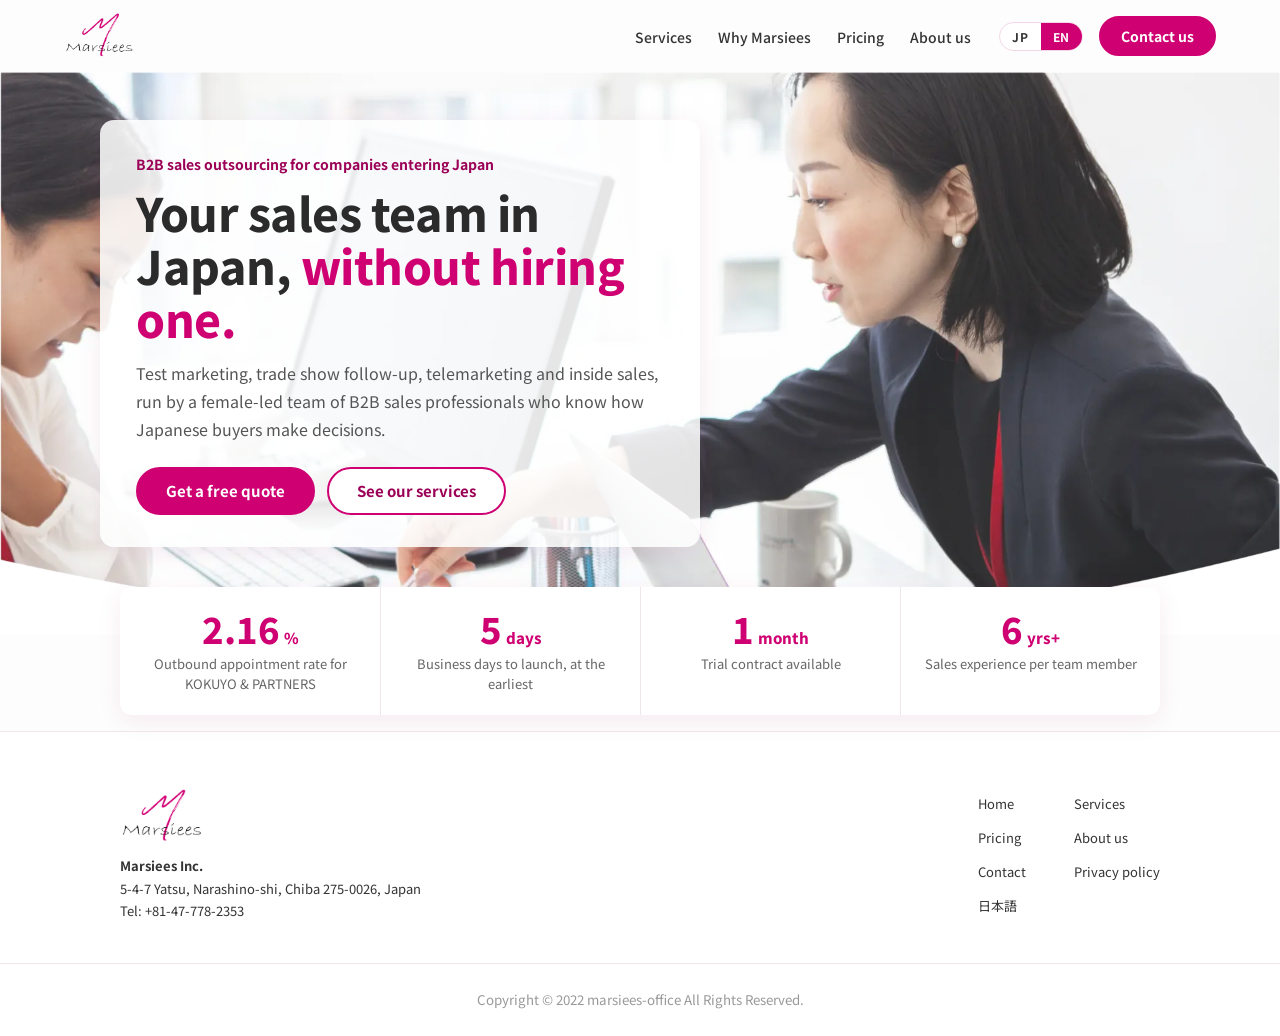
==== en/index.html @ 56592170 "英語トップの骨組みとファーストビューを作成" ====
<!DOCTYPE html>
<html lang="en">
<head>
<meta charset="UTF-8">
<meta name="viewport" content="width=device-width, initial-scale=1">
<title>Sales Outsourcing in Japan for B2B Companies | Marsiees</title>
<link rel="icon" href="../images/favicon-32.png" sizes="32x32">
<link rel="icon" href="../images/icon-192.png" sizes="192x192">
<link rel="apple-touch-icon" href="../images/apple-touch-icon.png">
<link rel="preconnect" href="https://fonts.googleapis.com">
<link rel="preconnect" href="https://fonts.gstatic.com" crossorigin>
<link rel="stylesheet" href="https://fonts.googleapis.com/css2?family=Archivo+Black&family=Noto+Sans+JP:wght@400;500;700;800&display=swap">
<link rel="stylesheet" href="../css/style.css">
</head>
<body>
<a class="skip" href="#main">Skip to content</a>

<header class="header" id="header">
  <div class="header__inner">
    <a class="header__logo" href="./">
      <img src="../images/logo.png" alt="Marsiees" width="120" height="76">
    </a>
    <nav class="gnav" id="gnav" aria-label="Main">
      <ul class="gnav__list">
        <li><a href="services/">Services</a></li>
        <li><a href="#feature">Why Marsiees</a></li>
        <li><a href="pricing/">Pricing</a></li>
        <li><a href="about/">About us</a></li>
      </ul>
      <div class="gnav__sub">
        <div class="lang" aria-label="Language">
          <a class="lang__item" href="../" hreflang="ja" lang="ja">JP</a>
          <span class="lang__item is-current" aria-current="true">EN</span>
        </div>
        <a class="btn btn--primary gnav__cta" href="contact/">Contact us</a>
      </div>
    </nav>
    <button class="menu-btn" id="menuBtn" type="button" aria-label="Open menu" aria-expanded="false" aria-controls="gnav" data-open="Open menu" data-close="Close menu">
      <span></span><span></span><span></span>
    </button>
  </div>
</header>

<main id="main">

  <section class="hero">
    <div class="hero__slides" aria-hidden="true">
      <picture class="hero__slide is-active">
        <source media="(max-width: 768px)" srcset="../images/hero-01-sp.webp">
        <img src="../images/hero-01.webp" alt="" width="1920" height="844" fetchpriority="high">
      </picture>
      <picture class="hero__slide">
        <source media="(max-width: 768px)" srcset="../images/hero-02-sp.webp">
        <img src="../images/hero-02.webp" alt="" width="1920" height="844" loading="lazy">
      </picture>
      <picture class="hero__slide">
        <source media="(max-width: 768px)" srcset="../images/hero-03-sp.webp">
        <img src="../images/hero-03.webp" alt="" width="1920" height="844" loading="lazy">
      </picture>
    </div>
    <div class="hero__body">
      <div class="hero__box">
        <p class="hero__eyebrow">B2B sales outsourcing for companies entering Japan</p>
        <h1 class="hero__title">Your sales team in Japan, <em>without hiring one.</em></h1>
        <p class="hero__copy">Test marketing, trade show follow-up, telemarketing and inside sales, run by a female-led team of B2B sales professionals who know how Japanese buyers make decisions.</p>
        <div class="hero__actions">
          <a class="btn btn--primary" href="contact/">Get a free quote</a>
          <a class="btn btn--ghost" href="services/">See our services</a>
        </div>
      </div>
    </div>
  </section>

  <div class="stats-wrap">
    <div class="inner">
      <ul class="stats">
        <li><strong>2.16<small>%</small></strong><span>Outbound appointment rate for KOKUYO &amp; PARTNERS</span></li>
        <li><strong>5<small>days</small></strong><span>Business days to launch, at the earliest</span></li>
        <li><strong>1<small>month</small></strong><span>Trial contract available</span></li>
        <li><strong>6<small>yrs+</small></strong><span>Sales experience per team member</span></li>
      </ul>
    </div>
  </div>

</main>

<footer class="footer">
  <div class="inner footer__inner">
    <div class="footer__info">
      <img src="../images/logo.png" alt="Marsiees" width="100" height="63" loading="lazy">
      <p class="footer__name">Marsiees Inc.</p>
      <p>5-4-7 Yatsu, Narashino-shi, Chiba 275-0026, Japan<br>Tel: <a href="tel:+81477782353">+81-47-778-2353</a></p>
    </div>
    <ul class="footer__nav">
      <li><a href="./">Home</a></li>
      <li><a href="services/">Services</a></li>
      <li><a href="pricing/">Pricing</a></li>
      <li><a href="about/">About us</a></li>
      <li><a href="contact/">Contact</a></li>
      <li><a href="https://marsiees.com/privacy-policy/">Privacy policy</a></li>
      <li><a href="../" hreflang="ja" lang="ja">日本語</a></li>
    </ul>
  </div>
  <p class="footer__copy"><small>Copyright &copy; 2022 marsiees-office All Rights Reserved.</small></p>
</footer>

<a class="pagetop" href="#main" aria-label="Back to top"></a>

<script src="../js/main.js" defer></script>
</body>
</html>
---- css/style.css ----
:root {
  --main: #cf0072;
  --main-dark: #9b0056;
  --main-thin: rgba(255, 0, 143, .05);
  --text: #333;
  --text-sub: #666;
  --heading: #2b2b2b;
  --bg: #fdfdfd;
  --soft-pink: #fff6fb;
  --white: #fff;
  --line: #efe6ec;
  --pink-line: #f3d7e7;
  --shadow: 0 6px 24px rgba(155, 0, 86, .08);
  --radius: 10px;
  --ff: "Noto Sans JP", -apple-system, BlinkMacSystemFont, "Hiragino Kaku Gothic ProN", "Hiragino Sans", Meiryo, sans-serif;
  --ff-en: "Archivo Black", "Arial Black", Arial, sans-serif;
  --header-h: 72px;
}

*,
*::before,
*::after {
  box-sizing: border-box;
}

html {
  scroll-behavior: smooth;
  scroll-padding-top: var(--header-h);
  -webkit-text-size-adjust: 100%;
}

body {
  margin: 0;
  color: var(--text);
  background: var(--bg);
  font-family: var(--ff);
  font-size: 15px;
  line-height: 1.85;
  letter-spacing: .03em;
  overflow-x: hidden;
}

html[lang="en"] body {
  font-size: 16px;
  line-height: 1.75;
  letter-spacing: 0;
}

img,
video {
  max-width: 100%;
  height: auto;
  display: block;
}

a,
a:visited {
  color: inherit;
}

h1, h2, h3, h4, p, ul, ol, dl, dd, figure, blockquote {
  margin: 0;
}

ul, ol {
  padding: 0;
  list-style: none;
}

button,
input,
select,
textarea {
  font: inherit;
  color: inherit;
}

:focus-visible {
  outline: 3px solid rgba(207, 0, 114, .45);
  outline-offset: 2px;
}

.skip {
  position: absolute;
  top: -100px;
  left: 16px;
  z-index: 200;
  padding: 8px 16px;
  background: var(--main);
  color: var(--white);
}

.skip:focus {
  top: 8px;
}

.inner {
  width: 100%;
  max-width: 1080px;
  margin: 0 auto;
  padding: 0 20px;
}

.inner--narrow {
  max-width: 860px;
}

.section {
  padding: 88px 0;
}

.section--white {
  background: var(--white);
}

.section--pink {
  background: var(--soft-pink);
}

.sec-head {
  max-width: 780px;
  margin: 0 auto 44px;
  text-align: center;
}

.sec-head__en {
  display: block;
  color: var(--main);
  font-family: var(--ff-en);
  font-size: 30px;
  line-height: 1.1;
  letter-spacing: .1em;
  text-transform: uppercase;
}

.sec-head h2 {
  margin-top: 8px;
  color: var(--heading);
  font-size: clamp(20px, 2.6vw, 27px);
  font-weight: 700;
  line-height: 1.5;
}

html[lang="en"] .sec-head h2 {
  font-size: clamp(22px, 2.8vw, 32px);
  font-weight: 800;
  line-height: 1.3;
}

.sec-head h2 span {
  display: inline-block;
}

.sec-head p {
  margin-top: 14px;
  color: var(--text-sub);
}

.sec-head--left {
  margin-left: 0;
  text-align: left;
}

.btn {
  display: inline-flex;
  align-items: center;
  justify-content: center;
  gap: 8px;
  min-height: 48px;
  padding: 10px 28px;
  border: 2px solid var(--main);
  border-radius: 999px;
  font-size: 15px;
  font-weight: 700;
  line-height: 1.3;
  text-decoration: none;
  cursor: pointer;
  transition: background-color .2s, border-color .2s, color .2s, transform .2s;
}

.btn:hover {
  transform: translateY(-1px);
}

.btn--primary {
  background: var(--main);
  color: var(--white);
}

.btn--primary:hover {
  background: var(--main-dark);
  border-color: var(--main-dark);
}

.btn--ghost {
  background: var(--white);
  color: var(--main-dark);
}

.btn--ghost:hover {
  background: var(--main-thin);
}

.btn--white {
  border-color: var(--white);
  background: var(--white);
  color: var(--main-dark);
}

.btn-row {
  display: flex;
  flex-wrap: wrap;
  justify-content: center;
  gap: 12px;
  margin-top: 40px;
}

.card {
  overflow: hidden;
  border: 1px solid var(--line);
  border-radius: var(--radius);
  background: var(--white);
  box-shadow: var(--shadow);
}

.tag {
  display: inline-block;
  color: var(--main);
  font-size: 12px;
  font-weight: 700;
  letter-spacing: .06em;
}

.grid {
  display: grid;
  gap: 24px;
}

.grid--3 {
  grid-template-columns: repeat(3, 1fr);
}

.grid--2 {
  grid-template-columns: repeat(2, 1fr);
}

.text-link {
  color: var(--main);
  font-size: 14px;
  font-weight: 700;
  text-decoration: none;
}

.text-link:hover {
  text-decoration: underline;
}

.visually-hidden {
  position: absolute;
  width: 1px;
  height: 1px;
  overflow: hidden;
  clip: rect(0 0 0 0);
  white-space: nowrap;
}

@media (max-width: 1024px) {
  .grid--3 {
    grid-template-columns: repeat(2, 1fr);
  }
}

@media (max-width: 768px) {
  :root {
    --header-h: 60px;
  }

  .section {
    padding: 64px 0;
  }

  .sec-head {
    margin-bottom: 32px;
  }

  .sec-head__en {
    font-size: 24px;
  }

  .grid--3,
  .grid--2 {
    grid-template-columns: 1fr;
  }

  .btn-row .btn {
    flex: 1 1 100%;
  }
}

.header {
  position: fixed;
  top: 0;
  left: 0;
  z-index: 100;
  width: 100%;
  height: var(--header-h);
  background: rgba(253, 253, 253, .95);
  backdrop-filter: blur(6px);
  transition: box-shadow .3s;
}

.header.is-scrolled {
  box-shadow: 0 2px 16px rgba(0, 0, 0, .06);
}

.header__inner {
  display: flex;
  align-items: center;
  justify-content: space-between;
  gap: 24px;
  max-width: 1200px;
  height: 100%;
  margin: 0 auto;
  padding: 0 24px;
}

.header__logo img {
  width: auto;
  height: 48px;
}

.gnav {
  display: flex;
  align-items: center;
  gap: 28px;
}

.gnav__list {
  display: flex;
  gap: 26px;
}

.gnav__list a {
  position: relative;
  padding: 4px 0;
  font-size: 14px;
  font-weight: 500;
  text-decoration: none;
}

.gnav__list a::after {
  content: "";
  position: absolute;
  left: 0;
  bottom: -2px;
  width: 100%;
  height: 2px;
  background: var(--main);
  transform: scaleX(0);
  transform-origin: left;
  transition: transform .25s;
}

.gnav__list a:hover::after,
.gnav__list a[aria-current="page"]::after {
  transform: scaleX(1);
}

.gnav__sub {
  display: flex;
  align-items: center;
  gap: 16px;
}

.gnav__cta {
  min-height: 40px;
  padding: 6px 20px;
  font-size: 14px;
}

.lang {
  display: flex;
  overflow: hidden;
  border: 1px solid var(--pink-line);
  border-radius: 999px;
  background: var(--white);
  font-size: 12px;
  font-weight: 700;
  letter-spacing: .06em;
}

.lang__item {
  padding: 3px 12px;
  text-decoration: none;
  transition: background-color .2s;
}

a.lang__item:hover {
  background: var(--main-thin);
}

.lang__item.is-current {
  background: var(--main);
  color: var(--white);
}

.menu-btn {
  display: none;
  position: relative;
  width: 44px;
  height: 44px;
  padding: 0;
  border: 0;
  background: none;
  cursor: pointer;
}

.menu-btn span {
  position: absolute;
  left: 10px;
  width: 24px;
  height: 2px;
  border-radius: 2px;
  background: var(--heading);
  transition: transform .3s, opacity .3s;
}

.menu-btn span:nth-child(1) { top: 14px; }
.menu-btn span:nth-child(2) { top: 21px; }
.menu-btn span:nth-child(3) { top: 28px; }

.menu-btn[aria-expanded="true"] span:nth-child(1) { transform: translateY(7px) rotate(45deg); }
.menu-btn[aria-expanded="true"] span:nth-child(2) { opacity: 0; }
.menu-btn[aria-expanded="true"] span:nth-child(3) { transform: translateY(-7px) rotate(-45deg); }

.footer {
  padding: 56px 0 24px;
  border-top: 1px solid var(--line);
  background: var(--white);
}

.footer__inner {
  display: flex;
  justify-content: space-between;
  gap: 40px;
}

.footer__info img {
  width: 90px;
  margin-bottom: 10px;
}

.footer__name {
  font-weight: 700;
}

.footer__info p {
  font-size: 13px;
}

.footer__info a {
  text-decoration: none;
}

.footer__nav {
  display: grid;
  grid-template-columns: repeat(2, auto);
  gap: 6px 48px;
  align-content: start;
}

.footer__nav a {
  font-size: 13px;
  text-decoration: none;
}

.footer__nav a:hover {
  color: var(--main);
}

.footer__copy {
  margin-top: 40px;
  padding-top: 20px;
  border-top: 1px solid var(--line);
  color: #999;
  text-align: center;
}

.pagetop {
  position: fixed;
  right: 20px;
  bottom: 20px;
  z-index: 90;
  width: 46px;
  height: 46px;
  border-radius: 50%;
  background: var(--main);
  box-shadow: var(--shadow);
  opacity: 0;
  visibility: hidden;
  transition: opacity .3s, visibility .3s;
}

.pagetop::before {
  content: "";
  position: absolute;
  top: 19px;
  left: 17px;
  width: 11px;
  height: 11px;
  border-top: 2px solid var(--white);
  border-left: 2px solid var(--white);
  transform: rotate(45deg);
}

.pagetop.is-show {
  opacity: 1;
  visibility: visible;
}

@media (max-width: 1024px) {
  .menu-btn {
    display: block;
  }

  .gnav {
    position: fixed;
    top: var(--header-h);
    left: 0;
    right: 0;
    flex-direction: column;
    align-items: stretch;
    gap: 20px;
    max-height: calc(100vh - var(--header-h));
    padding: 16px 24px 28px;
    overflow-y: auto;
    background: var(--white);
    box-shadow: 0 12px 24px rgba(0, 0, 0, .08);
    opacity: 0;
    visibility: hidden;
    transform: translateY(-8px);
    transition: opacity .25s, transform .25s, visibility .25s;
  }

  .gnav.is-open {
    opacity: 1;
    visibility: visible;
    transform: none;
  }

  .gnav__list {
    flex-direction: column;
    gap: 0;
  }

  .gnav__list a {
    display: block;
    padding: 14px 0;
    border-bottom: 1px solid var(--line);
    font-size: 15px;
  }

  .gnav__list a::after {
    display: none;
  }

  .gnav__sub {
    justify-content: space-between;
  }

  .lang {
    font-size: 14px;
  }

  .lang__item {
    padding: 6px 16px;
  }
}

@media (max-width: 768px) {
  .header__inner {
    padding: 0 16px;
  }

  .header__logo img {
    height: 40px;
  }

  .footer__inner {
    flex-direction: column;
    gap: 28px;
  }
}

.hero {
  position: relative;
  padding-top: var(--header-h);
  background: var(--white);
}

.hero__slides {
  position: relative;
  width: 100%;
  aspect-ratio: 1920 / 844;
  max-height: 640px;
  overflow: hidden;
}

.hero__slide {
  position: absolute;
  inset: 0;
  opacity: 0;
  transition: opacity 1.4s ease;
}

.hero__slide.is-active {
  opacity: 1;
}

.hero__slide img {
  width: 100%;
  height: 100%;
  object-fit: cover;
  object-position: right center;
}

.hero__body {
  position: absolute;
  top: var(--header-h);
  left: 0;
  right: 0;
  bottom: 40px;
  display: flex;
  align-items: center;
  max-width: 1120px;
  margin: 0 auto;
  padding: 0 20px;
  pointer-events: none;
}

.hero__box {
  max-width: 600px;
  padding: 32px 36px;
  border-radius: 14px;
  background: rgba(255, 255, 255, .86);
  box-shadow: var(--shadow);
  pointer-events: auto;
}

.hero__eyebrow {
  margin-bottom: 10px;
  color: var(--main-dark);
  font-size: 14px;
  font-weight: 700;
}

.hero__title {
  color: var(--heading);
  font-size: clamp(26px, 3.2vw, 38px);
  font-weight: 700;
  line-height: 1.4;
}

html[lang="en"] .hero__title {
  font-size: clamp(30px, 3.8vw, 46px);
  font-weight: 800;
  line-height: 1.15;
  letter-spacing: -.01em;
}

.hero__title span {
  display: inline-block;
}

.hero__title em {
  color: var(--main);
  font-style: normal;
}

.hero__copy {
  margin-top: 14px;
  color: #555;
}

.hero__actions {
  display: flex;
  flex-wrap: wrap;
  gap: 12px;
  margin-top: 24px;
}

@media (max-width: 1024px) {
  .hero__box {
    max-width: 480px;
    padding: 26px 28px;
  }

  .hero__copy {
    font-size: 14px;
  }
}

@media (max-width: 768px) {
  .hero__slides {
    aspect-ratio: 750 / 1035;
    max-height: 64vh;
  }

  .hero__slide img {
    object-position: center top;
  }

  .hero__body {
    position: relative;
    top: auto;
    bottom: auto;
    z-index: 2;
    margin-top: -80px;
    padding: 0 16px;
  }

  .hero__box {
    max-width: none;
    padding: 26px 22px;
    background: rgba(255, 255, 255, .96);
  }

  .hero__copy {
    font-size: 15px;
  }

  .hero__actions .btn {
    flex: 1 1 100%;
  }
}

.case-card img {
  width: 100%;
  aspect-ratio: 16 / 10;
  object-fit: cover;
}

.case-card__body {
  display: flex;
  flex-direction: column;
  gap: 6px;
  padding: 20px 22px 24px;
}

.case-card h3 {
  color: var(--main-dark);
  font-size: 17px;
  line-height: 1.5;
}

.case-card p {
  flex: 1;
  color: var(--text-sub);
  font-size: 14px;
}

.case-card .text-link {
  margin-top: 6px;
}

.reviews {
  position: relative;
  display: grid;
  grid-auto-flow: column;
  grid-auto-columns: minmax(300px, 420px);
  gap: 20px;
  margin-top: 48px;
  padding: 4px 4px 20px;
  overflow-x: auto;
  scroll-snap-type: x mandatory;
  scrollbar-color: var(--pink-line) transparent;
}

.review {
  padding: 24px 26px;
  border: 1px solid var(--line);
  border-radius: var(--radius);
  background: var(--white);
  box-shadow: var(--shadow);
  font-size: 14px;
  scroll-snap-align: start;
}

.review__head {
  margin-bottom: 12px;
  padding-bottom: 12px;
  border-bottom: 1px solid var(--line);
}

.review__name {
  font-weight: 700;
}

.review__meta {
  color: #888;
  font-size: 12px;
}

.review__stars {
  color: #f5b50a;
  letter-spacing: 1px;
}

.review__stars time {
  margin-left: 8px;
  color: #999;
  font-size: 12px;
  letter-spacing: 0;
}

.review__label {
  display: flex;
  align-items: center;
  gap: 6px;
  margin: 14px 0 4px;
  font-size: 13px;
  font-weight: 700;
}

.review__label::before {
  content: "";
  flex-shrink: 0;
  width: 22px;
  height: 22px;
  background: center / contain no-repeat;
}

.review__label--good::before { background-image: url("../images/icon-good.webp"); }
.review__label--bad::before { background-image: url("../images/icon-bad.webp"); }
.review__label--human::before { background-image: url("../images/icon-human.webp"); }

.review__list {
  padding-left: 1.2em;
  list-style: disc;
}

.review > p,
.review__list {
  color: var(--text-sub);
}

.trouble__wrap {
  display: grid;
  grid-template-columns: 1fr 300px 1fr;
  align-items: center;
  gap: 24px;
}

.bubbles {
  display: grid;
  gap: 18px;
}

.bubbles--left {
  justify-items: end;
}

.bubbles--right {
  justify-items: start;
}

.bubble {
  position: relative;
  min-width: 200px;
  padding: 16px 24px;
  border: 2px solid var(--heading);
  border-radius: 40px;
  background: var(--white);
  font-size: 14px;
  line-height: 1.6;
  text-align: center;
}

.bubble strong {
  font-size: 17px;
}

.bubbles--left .bubble:nth-child(2) {
  margin-right: 40px;
}

.bubbles--right .bubble:nth-child(odd) {
  margin-left: 40px;
}

.trouble__img img {
  width: 100%;
}

.trouble__answer {
  margin-top: 40px;
  color: var(--main-dark);
  font-size: clamp(17px, 2vw, 21px);
  font-weight: 700;
  text-align: center;
}

.solution-box__body {
  max-width: 880px;
  margin: 0 auto;
  padding: 36px 32px;
  border: 1px solid var(--line);
  border-radius: 14px;
  background: linear-gradient(180deg, var(--white), var(--soft-pink));
  box-shadow: var(--shadow);
  text-align: center;
}

.solution-box__body strong {
  color: var(--main);
}

.solution-box__body .btn-row {
  margin-top: 24px;
}

@media (max-width: 1024px) {
  .trouble__wrap {
    grid-template-columns: 1fr 1fr;
  }

  .trouble__img {
    grid-column: 1 / -1;
    grid-row: 1;
    width: 260px;
    margin: 0 auto;
  }

  .bubbles--left,
  .bubbles--right {
    justify-items: stretch;
  }

  .bubbles .bubble:nth-child(n) {
    min-width: 0;
    margin: 0;
  }
}

@media (max-width: 768px) {
  .trouble__wrap {
    gap: 12px;
  }

  .bubbles {
    gap: 12px;
  }

  .bubble {
    padding: 12px 10px;
    border-radius: 24px;
    font-size: 12px;
  }

  .bubble strong {
    font-size: 14px;
  }

  .solution-box__body {
    padding: 28px 20px;
    text-align: left;
  }
}

.feature-card img {
  width: 100%;
  aspect-ratio: 4 / 3;
  object-fit: cover;
}

.feature-card__body {
  padding: 20px 22px 26px;
}

.feature-card h3 {
  margin-bottom: 8px;
  color: var(--main-dark);
  font-size: 17px;
  line-height: 1.5;
}

.feature-card h3 span {
  margin-right: 4px;
  color: var(--main);
}

.feature-card p {
  color: var(--text-sub);
  font-size: 14px;
}

.can-do__inner {
  display: grid;
  grid-template-columns: 1.2fr 1fr;
  align-items: center;
  gap: 56px;
}

.can-do__text .sec-head {
  margin-bottom: 20px;
}

.can-do__text > p {
  color: var(--text-sub);
}

.checklist {
  display: grid;
  gap: 8px;
  margin-top: 20px;
}

.checklist li {
  position: relative;
  padding-left: 28px;
  font-weight: 500;
}

.checklist li::before {
  content: "";
  position: absolute;
  top: .45em;
  left: 0;
  width: 18px;
  height: 18px;
  border-radius: 50%;
  background: var(--main) url("data:image/svg+xml,%3Csvg xmlns='http://www.w3.org/2000/svg' viewBox='0 0 20 20'%3E%3Cpath d='M5.5 10.5l3 3 6-7' fill='none' stroke='%23fff' stroke-width='2.4' stroke-linecap='round' stroke-linejoin='round'/%3E%3C/svg%3E") center / 100% no-repeat;
}

.can-do__img img {
  max-width: 420px;
  margin: 0 auto;
}

@media (max-width: 768px) {
  .can-do__inner {
    grid-template-columns: 1fr;
    gap: 32px;
  }

  .can-do__text .sec-head {
    text-align: center;
  }

  .can-do__img img {
    max-width: 300px;
  }
}

.service-card img {
  width: 100%;
  aspect-ratio: 3 / 2;
  object-fit: cover;
}

.service-card__body {
  padding: 18px 22px 24px;
}

.service-card h3 {
  margin-bottom: 8px;
  color: var(--main-dark);
  font-size: 16px;
  line-height: 1.5;
}

.service-card p {
  color: var(--text-sub);
  font-size: 14px;
}

.industry-card {
  display: flex;
  flex-direction: column;
  align-items: flex-start;
  gap: 12px;
  padding: 26px 26px 28px;
  border: 1px solid var(--pink-line);
  border-radius: var(--radius);
  background: var(--soft-pink);
}

.industry-card h3 {
  color: var(--main-dark);
  font-size: 17px;
  line-height: 1.5;
}

.industry-card p {
  flex: 1;
  color: var(--text-sub);
  font-size: 14px;
}

.industry-card .btn {
  min-height: 42px;
  padding: 6px 20px;
  font-size: 13px;
}

.faq__list {
  display: grid;
  gap: 10px;
}

.qa {
  border: 1px solid var(--line);
  border-radius: 8px;
  background: var(--white);
}

.qa summary {
  position: relative;
  padding: 16px 48px 16px 20px;
  color: var(--main-dark);
  font-weight: 700;
  cursor: pointer;
  list-style: none;
}

.qa summary::-webkit-details-marker {
  display: none;
}

.qa summary::before,
.qa summary::after {
  content: "";
  position: absolute;
  top: 50%;
  right: 20px;
  width: 12px;
  height: 2px;
  background: var(--main);
  transition: transform .25s;
}

.qa summary::after {
  transform: rotate(90deg);
}

.qa[open] summary::after {
  transform: rotate(0);
}

.qa__a {
  padding: 0 20px 18px;
  color: var(--text-sub);
  font-size: 14px;
}

.price-boxes {
  display: grid;
  grid-template-columns: 1fr 1fr;
  gap: 20px;
}

.price-box {
  padding: 24px 20px;
  border: 2px solid var(--main);
  border-radius: 12px;
  background: var(--white);
  text-align: center;
}

.price-box__label {
  font-size: 14px;
  font-weight: 700;
}

.price-box__value {
  color: var(--main);
  font-size: 22px;
  font-weight: 700;
  line-height: 1.4;
}

.price-box__value strong {
  font-size: 40px;
}

.price-box__note {
  color: var(--text-sub);
  font-size: 13px;
}

.price-box__sub {
  color: var(--main-dark);
  font-weight: 700;
}

.flow {
  display: grid;
  gap: 10px;
  margin-top: 28px;
}

.flow li {
  display: flex;
  align-items: center;
  gap: 14px;
  padding: 14px 18px;
  border: 1px solid var(--line);
  border-radius: 8px;
  background: var(--white);
  font-size: 14px;
  font-weight: 700;
}

.flow span {
  display: grid;
  place-items: center;
  flex-shrink: 0;
  width: 28px;
  height: 28px;
  border-radius: 50%;
  background: var(--main);
  color: var(--white);
  font-size: 13px;
}

@media (max-width: 768px) {
  .price-boxes {
    grid-template-columns: 1fr;
  }

  .price-box__value strong {
    font-size: 34px;
  }
}

.about__inner {
  display: grid;
  grid-template-columns: 1fr 1.3fr;
  align-items: center;
  gap: 56px;
}

.about__head .sec-head {
  margin-bottom: 8px;
}

.about__catch {
  color: var(--main);
  font-weight: 700;
}

.about__illust {
  width: 200px;
  margin-top: 20px;
}

.about__body > p {
  color: var(--text-sub);
}

.about__table {
  margin-top: 20px;
  border-top: 1px solid var(--pink-line);
}

.about__table div {
  display: grid;
  grid-template-columns: 110px 1fr;
  gap: 12px;
  padding: 12px 0;
  border-bottom: 1px solid var(--pink-line);
  font-size: 14px;
}

.about__table dt {
  color: var(--main-dark);
  font-weight: 700;
}

.about__table a {
  text-decoration: none;
}

.about__btns {
  display: flex;
  flex-wrap: wrap;
  gap: 12px;
  margin-top: 24px;
}

.cta {
  padding: 64px 0;
  background: linear-gradient(135deg, var(--main-dark), var(--main));
  color: var(--white);
  text-align: center;
}

.cta__title {
  font-size: clamp(22px, 2.6vw, 28px);
  font-weight: 700;
  line-height: 1.4;
}

.cta p {
  margin-top: 10px;
  opacity: .92;
}

.cta .btn-row {
  margin-top: 28px;
}

.cta .btn--white:hover {
  background: var(--soft-pink);
}

@media (max-width: 768px) {
  .about__inner {
    grid-template-columns: 1fr;
    gap: 24px;
  }

  .about__head {
    text-align: center;
  }

  .about__head .sec-head {
    text-align: center;
  }

  .about__illust {
    width: 150px;
    margin: 16px auto 0;
  }

  .about__table div {
    grid-template-columns: 80px 1fr;
  }

  .about__btns .btn {
    flex: 1 1 100%;
  }
}

.stats-wrap {
  position: relative;
  z-index: 2;
  margin-top: -48px;
  padding-bottom: 16px;
}

.stats {
  display: grid;
  grid-template-columns: repeat(4, 1fr);
  overflow: hidden;
  border-radius: 12px;
  background: var(--white);
  box-shadow: var(--shadow);
}

.stats li {
  padding: 22px 14px;
  text-align: center;
}

.stats li + li {
  border-left: 1px solid var(--line);
}

.stats strong {
  display: block;
  color: var(--main);
  font-size: 36px;
  font-weight: 800;
  line-height: 1.1;
}

.stats small {
  margin-left: 4px;
  font-size: 15px;
}

.stats span {
  display: block;
  margin-top: 6px;
  color: var(--text-sub);
  font-size: 13px;
  line-height: 1.5;
}

@media (max-width: 768px) {
  .stats-wrap {
    margin-top: 24px;
  }

  .stats {
    grid-template-columns: 1fr 1fr;
  }

  .stats li:nth-child(3) {
    border-left: 0;
  }

  .stats li:nth-child(n + 3) {
    border-top: 1px solid var(--line);
  }

  .stats strong {
    font-size: 30px;
  }
}
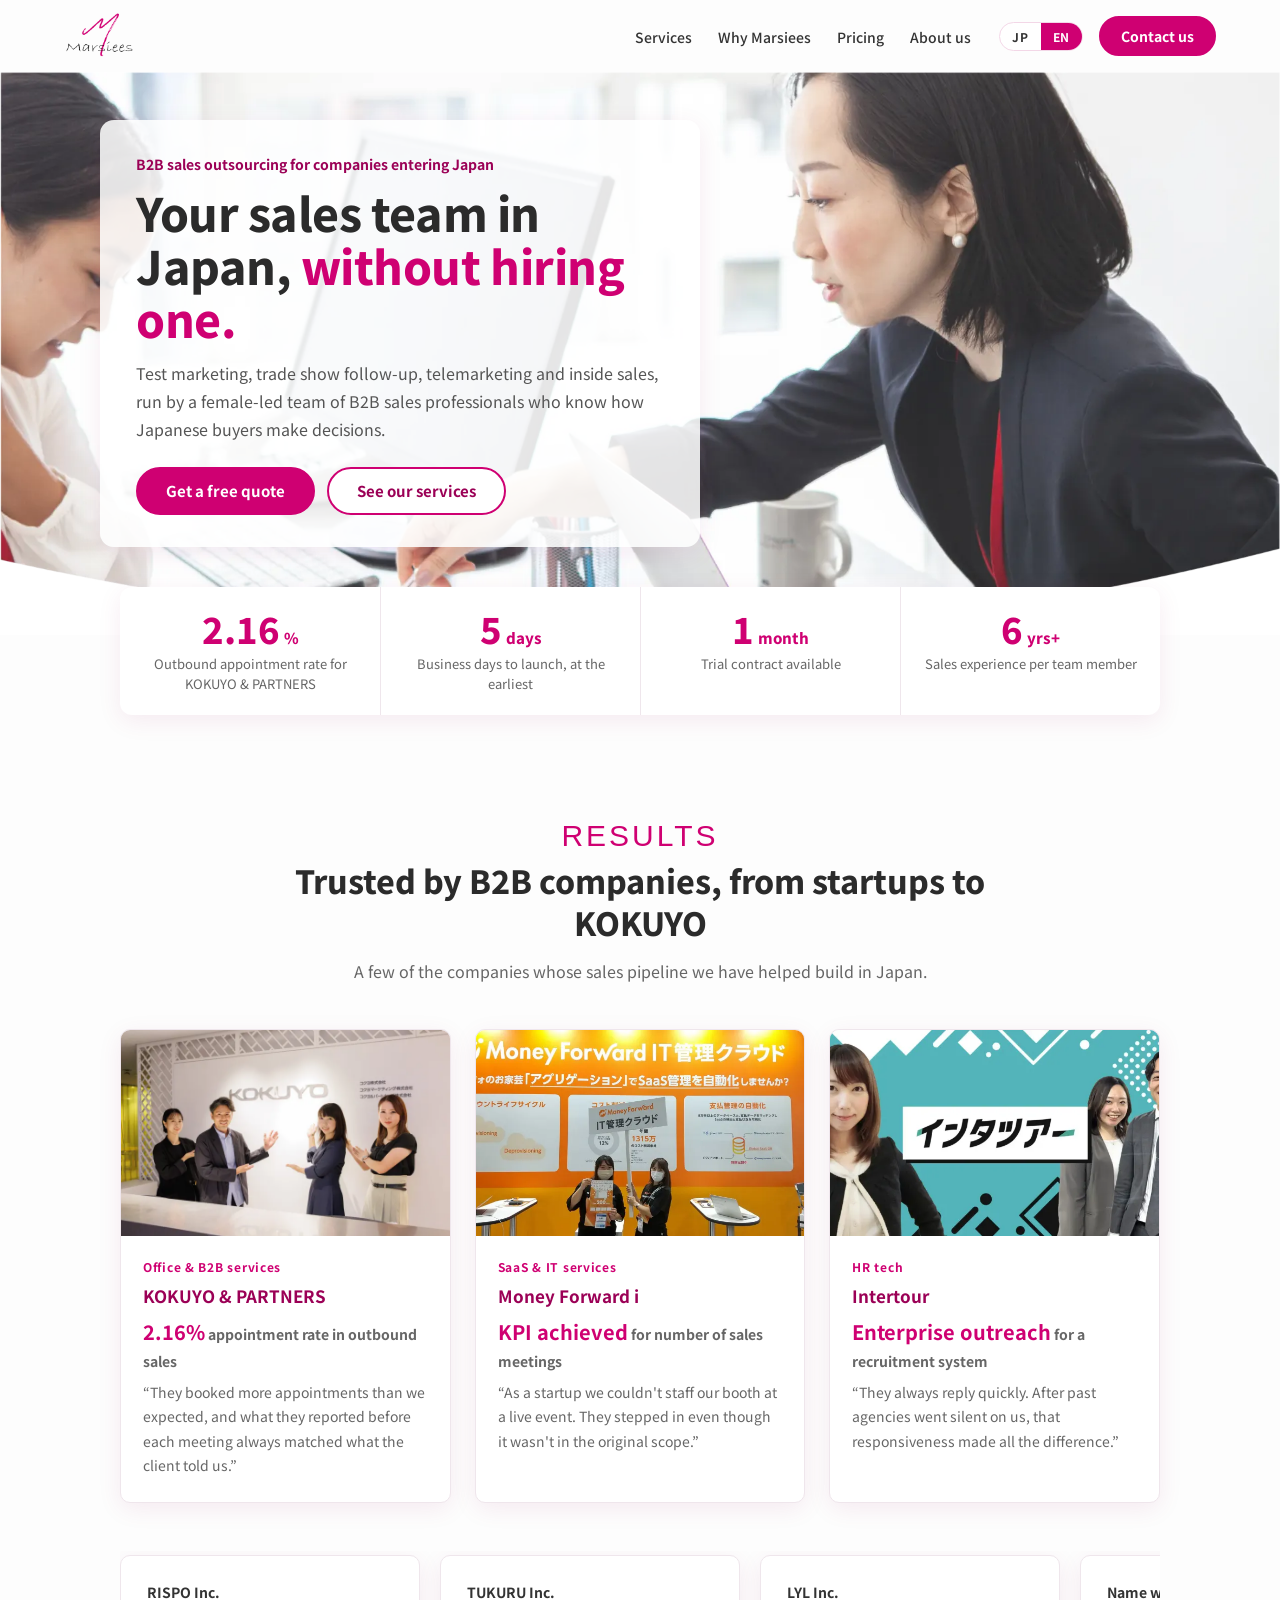
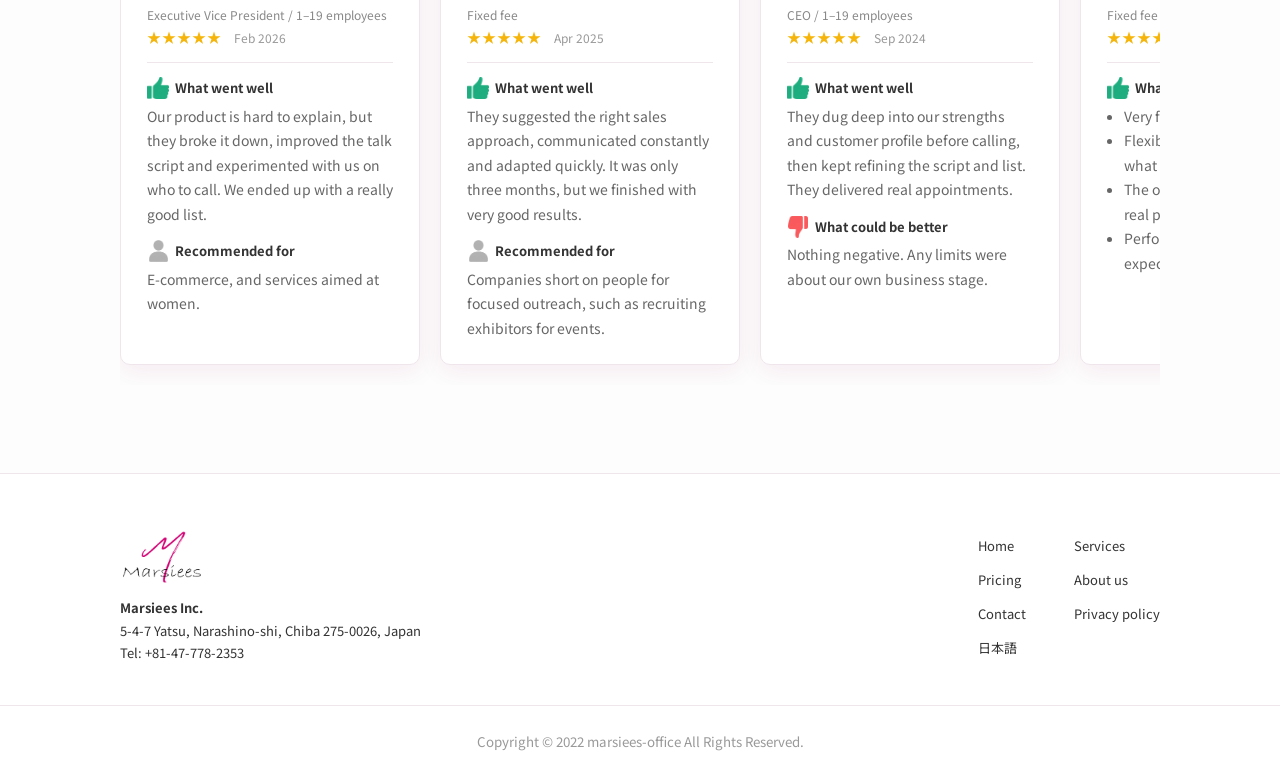
==== commit 4ae2c691: "英語トップに導入事例とお客様の声を追加" ====
--- a/en/index.html
+++ b/en/index.html
@@ -82,6 +82,96 @@
     </div>
   </div>
 
+  <section class="section voice" id="results">
+    <div class="inner">
+      <div class="sec-head">
+        <span class="sec-head__en">Results</span>
+        <h2>Trusted by B2B companies, from startups to KOKUYO</h2>
+        <p>A few of the companies whose sales pipeline we have helped build in Japan.</p>
+      </div>
+
+      <div class="grid grid--3 cases">
+        <article class="card case-card">
+          <img src="../images/case-kokuyo.webp" alt="KOKUYO &amp; PARTNERS team with Marsiees" width="720" height="480" loading="lazy">
+          <div class="case-card__body">
+            <span class="tag">Office &amp; B2B services</span>
+            <h3>KOKUYO &amp; PARTNERS</h3>
+            <p class="case-card__result"><strong>2.16%</strong> appointment rate in outbound sales</p>
+            <p>&ldquo;They booked more appointments than we expected, and what they reported before each meeting always matched what the client told us.&rdquo;</p>
+          </div>
+        </article>
+        <article class="card case-card">
+          <img src="../images/case-mfi.webp" alt="Money Forward i booth at an event" width="720" height="405" loading="lazy">
+          <div class="case-card__body">
+            <span class="tag">SaaS &amp; IT services</span>
+            <h3>Money Forward i</h3>
+            <p class="case-card__result"><strong>KPI achieved</strong> for number of sales meetings</p>
+            <p>&ldquo;As a startup we couldn't staff our booth at a live event. They stepped in even though it wasn't in the original scope.&rdquo;</p>
+          </div>
+        </article>
+        <article class="card case-card">
+          <img src="../images/case-intertour.webp" alt="Intertour team with Marsiees" width="720" height="379" loading="lazy">
+          <div class="case-card__body">
+            <span class="tag">HR tech</span>
+            <h3>Intertour</h3>
+            <p class="case-card__result"><strong>Enterprise outreach</strong> for a recruitment system</p>
+            <p>&ldquo;They always reply quickly. After past agencies went silent on us, that responsiveness made all the difference.&rdquo;</p>
+          </div>
+        </article>
+      </div>
+
+      <div class="reviews" tabindex="0" aria-label="Client reviews">
+        <article class="review">
+          <header class="review__head">
+            <p class="review__name">RISPO Inc.</p>
+            <p class="review__meta">Executive Vice President / 1&ndash;19 employees</p>
+            <p class="review__stars"><span aria-hidden="true">★★★★★</span><span class="visually-hidden">5 out of 5</span> <time datetime="2026-02">Feb 2026</time></p>
+          </header>
+          <h3 class="review__label review__label--good">What went well</h3>
+          <p>Our product is hard to explain, but they broke it down, improved the talk script and experimented with us on who to call. We ended up with a really good list.</p>
+          <h3 class="review__label review__label--human">Recommended for</h3>
+          <p>E-commerce, and services aimed at women.</p>
+        </article>
+        <article class="review">
+          <header class="review__head">
+            <p class="review__name">TUKURU Inc.</p>
+            <p class="review__meta">Fixed fee</p>
+            <p class="review__stars"><span aria-hidden="true">★★★★★</span><span class="visually-hidden">5 out of 5</span> <time datetime="2025-04">Apr 2025</time></p>
+          </header>
+          <h3 class="review__label review__label--good">What went well</h3>
+          <p>They suggested the right sales approach, communicated constantly and adapted quickly. It was only three months, but we finished with very good results.</p>
+          <h3 class="review__label review__label--human">Recommended for</h3>
+          <p>Companies short on people for focused outreach, such as recruiting exhibitors for events.</p>
+        </article>
+        <article class="review">
+          <header class="review__head">
+            <p class="review__name">LYL Inc.</p>
+            <p class="review__meta">CEO / 1&ndash;19 employees</p>
+            <p class="review__stars"><span aria-hidden="true">★★★★★</span><span class="visually-hidden">5 out of 5</span> <time datetime="2024-09">Sep 2024</time></p>
+          </header>
+          <h3 class="review__label review__label--good">What went well</h3>
+          <p>They dug deep into our strengths and customer profile before calling, then kept refining the script and list. They delivered real appointments.</p>
+          <h3 class="review__label review__label--bad">What could be better</h3>
+          <p>Nothing negative. Any limits were about our own business stage.</p>
+        </article>
+        <article class="review">
+          <header class="review__head">
+            <p class="review__name">Name withheld</p>
+            <p class="review__meta">Fixed fee</p>
+            <p class="review__stars"><span aria-hidden="true">★★★★★</span><span class="visually-hidden">5 out of 5</span> <time datetime="2024-01">Jan 2024</time></p>
+          </header>
+          <h3 class="review__label review__label--good">What went well</h3>
+          <ul class="review__list">
+            <li>Very fast to get started</li>
+            <li>Flexible and quick to understand what we wanted</li>
+            <li>The outbound trial let us judge real performance</li>
+            <li>Performance was higher than we expected</li>
+          </ul>
+        </article>
+      </div>
+    </div>
+  </section>
+
 </main>
 
 <footer class="footer">
--- a/css/style.css
+++ b/css/style.css
@@ -1409,3 +1409,17 @@
     font-size: 30px;
   }
 }
+
+.case-card__result {
+  color: var(--heading);
+  font-weight: 700;
+}
+
+.case-card p.case-card__result {
+  flex: 0;
+}
+
+.case-card__result strong {
+  color: var(--main);
+  font-size: 20px;
+}
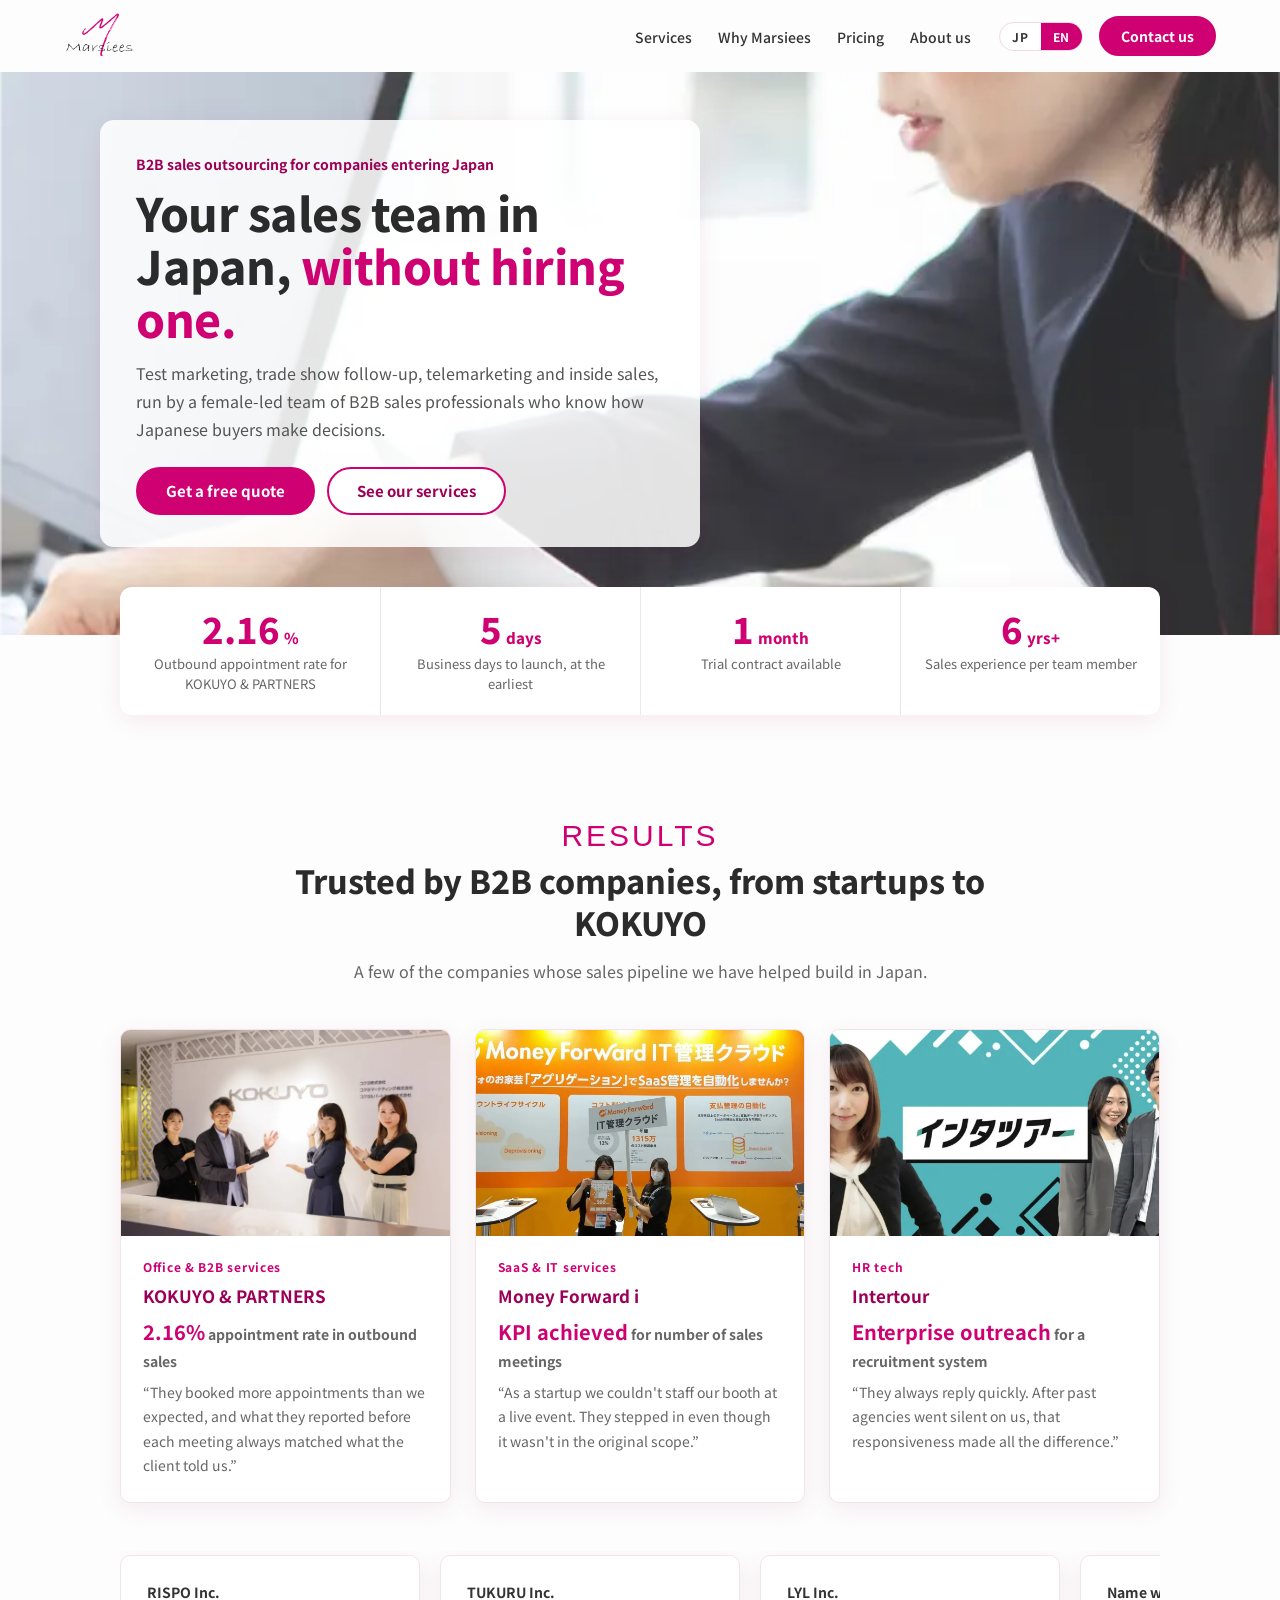
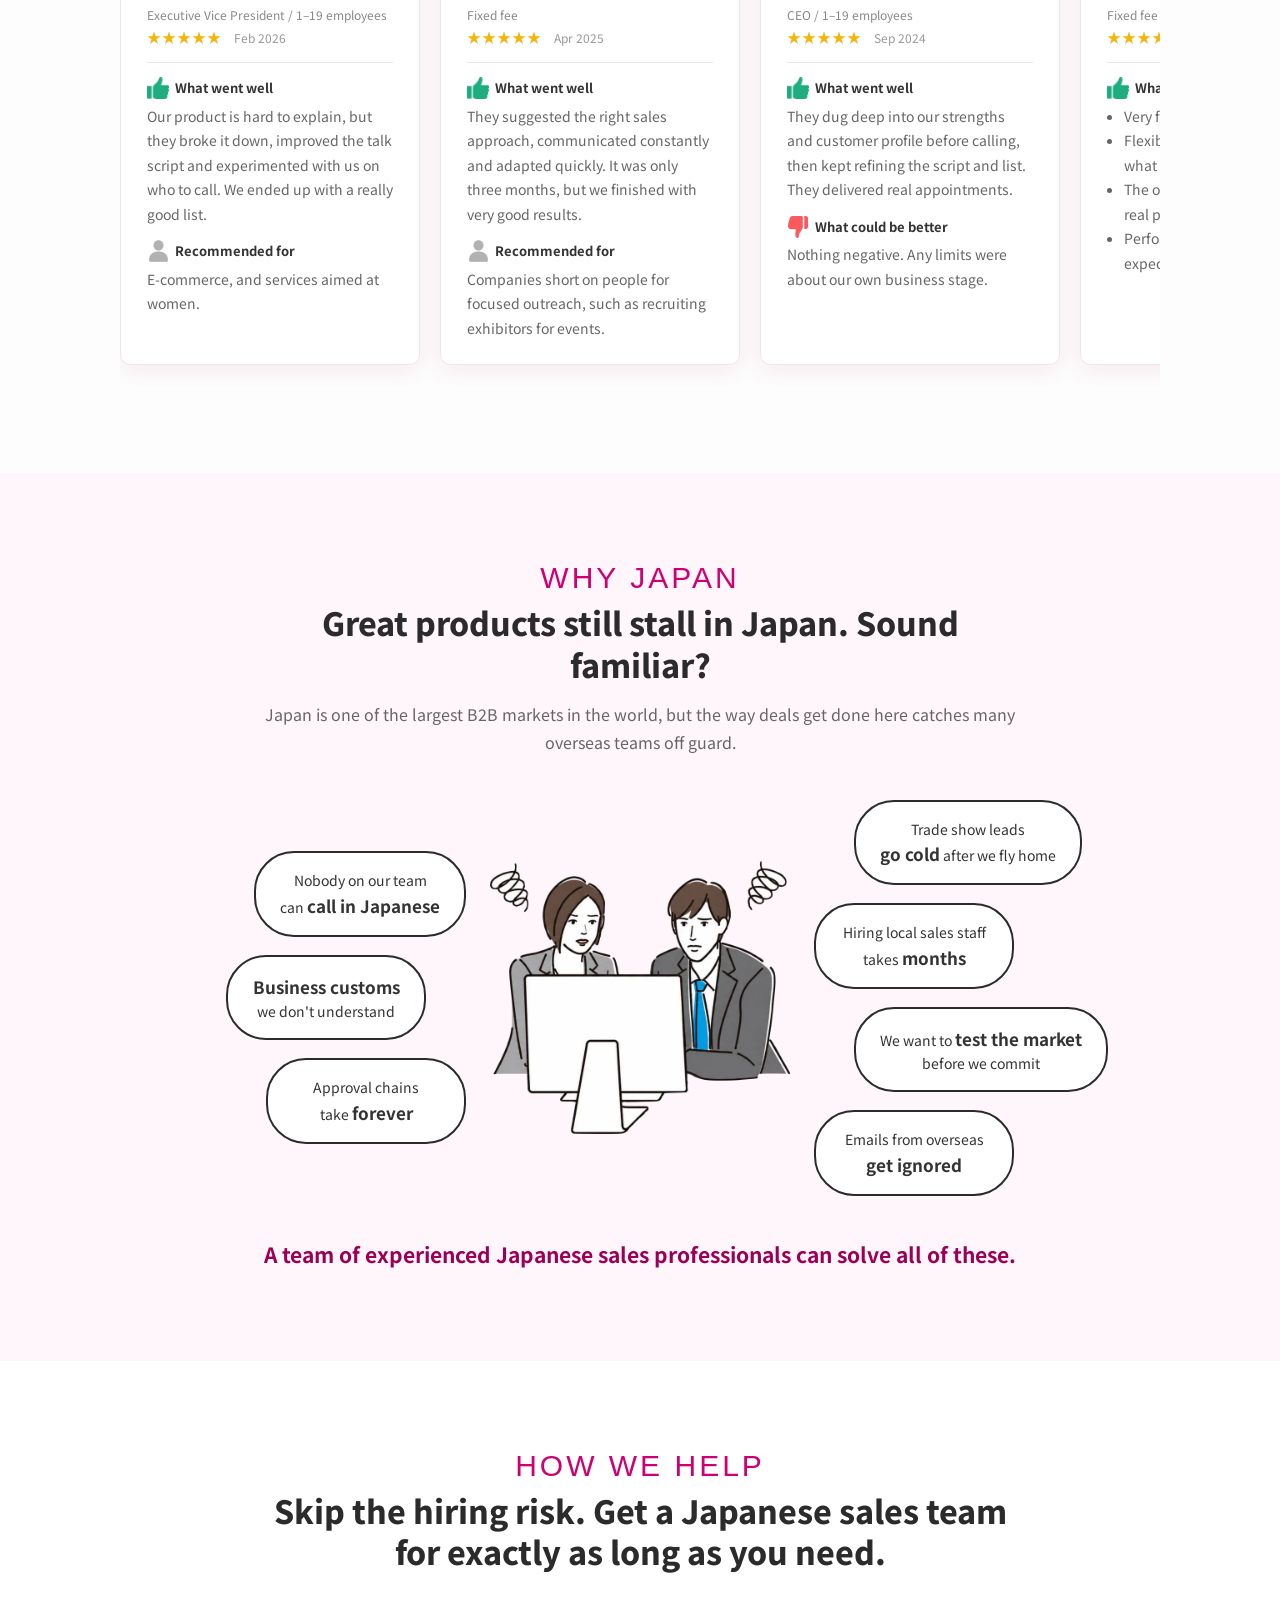
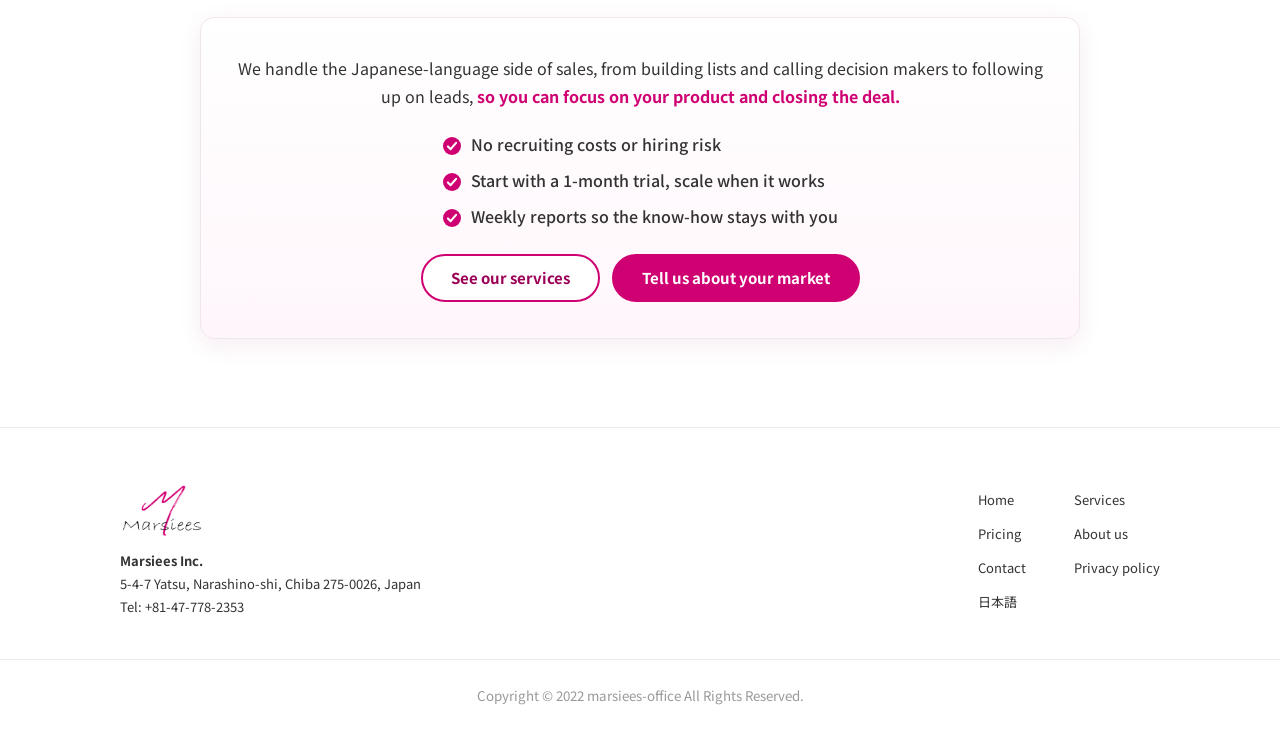
==== commit 30b775e7: "英語トップに日本市場の課題と解決策を追加" ====
--- a/en/index.html
+++ b/en/index.html
@@ -172,6 +172,54 @@
     </div>
   </section>
 
+  <section class="section section--pink trouble" id="why-japan">
+    <div class="inner">
+      <div class="sec-head">
+        <span class="sec-head__en">Why Japan</span>
+        <h2>Great products still stall in Japan. Sound familiar?</h2>
+        <p>Japan is one of the largest B2B markets in the world, but the way deals get done here catches many overseas teams off guard.</p>
+      </div>
+      <div class="trouble__wrap">
+        <ul class="bubbles bubbles--left">
+          <li class="bubble">Nobody on our team<br>can <strong>call in Japanese</strong></li>
+          <li class="bubble"><strong>Business customs</strong><br>we don't understand</li>
+          <li class="bubble">Approval chains<br>take <strong>forever</strong></li>
+        </ul>
+        <figure class="trouble__img">
+          <img src="../images/challenges.webp" alt="Two managers looking troubled in front of a computer" width="720" height="656" loading="lazy">
+        </figure>
+        <ul class="bubbles bubbles--right">
+          <li class="bubble">Trade show leads<br><strong>go cold</strong> after we fly home</li>
+          <li class="bubble">Hiring local sales staff<br>takes <strong>months</strong></li>
+          <li class="bubble">We want to <strong>test the market</strong><br>before we commit</li>
+          <li class="bubble">Emails from overseas<br><strong>get ignored</strong></li>
+        </ul>
+      </div>
+      <p class="trouble__answer">A team of experienced Japanese sales professionals can solve all of these.</p>
+    </div>
+  </section>
+
+  <section class="section section--white solution-box" id="how-we-help">
+    <div class="inner">
+      <div class="sec-head">
+        <span class="sec-head__en">How we help</span>
+        <h2><span>Skip the hiring risk.</span> <span>Get a Japanese sales team</span> <span>for exactly as long as you need.</span></h2>
+      </div>
+      <div class="solution-box__body">
+        <p>We handle the Japanese-language side of sales, from building lists and calling decision makers to following up on leads, <strong>so you can focus on your product and closing the deal.</strong></p>
+        <ul class="checklist checklist--center">
+          <li>No recruiting costs or hiring risk</li>
+          <li>Start with a 1-month trial, scale when it works</li>
+          <li>Weekly reports so the know-how stays with you</li>
+        </ul>
+        <div class="btn-row">
+          <a class="btn btn--ghost" href="services/">See our services</a>
+          <a class="btn btn--primary" href="contact/">Tell us about your market</a>
+        </div>
+      </div>
+    </div>
+  </section>
+
 </main>
 
 <footer class="footer">
--- a/css/style.css
+++ b/css/style.css
@@ -1423,3 +1423,16 @@
   color: var(--main);
   font-size: 20px;
 }
+
+.checklist--center {
+  justify-content: center;
+  width: fit-content;
+  margin: 20px auto 0;
+  text-align: left;
+}
+
+@media (max-width: 768px) {
+  .checklist--center {
+    width: auto;
+  }
+}
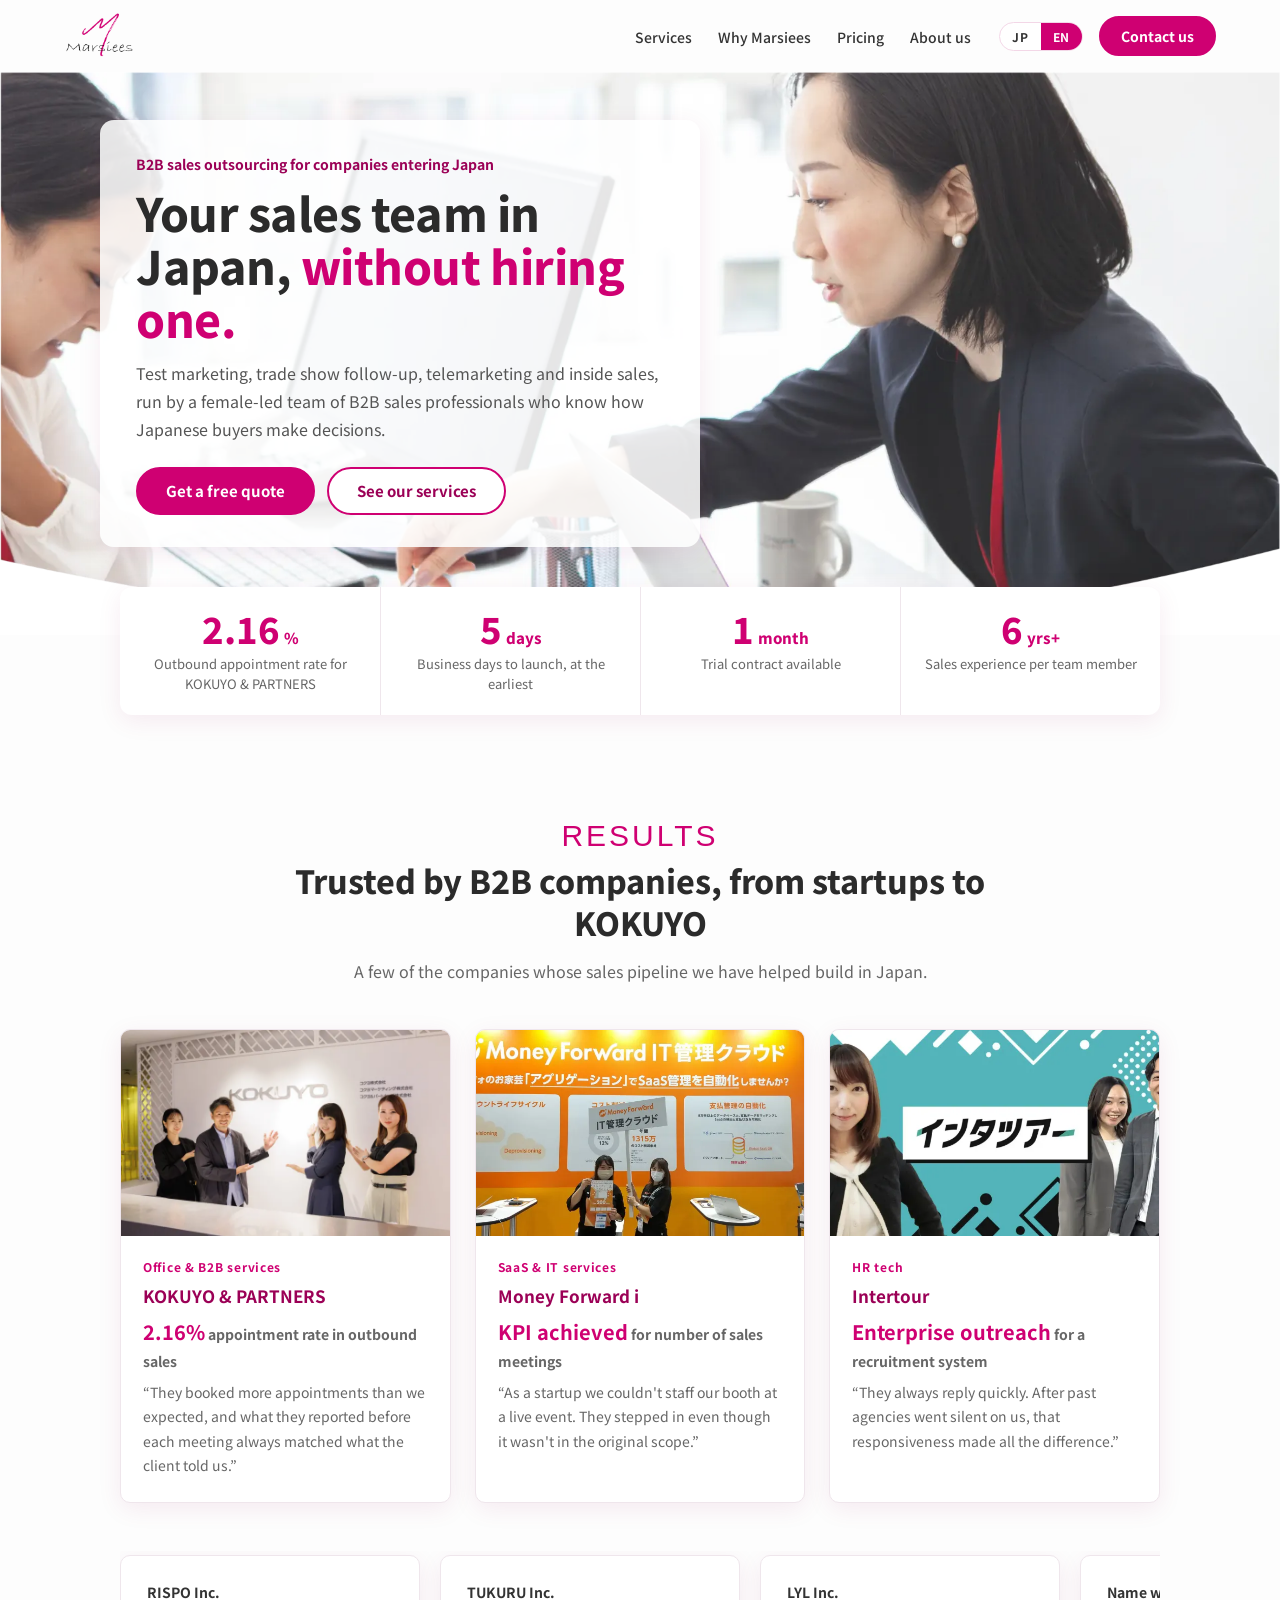
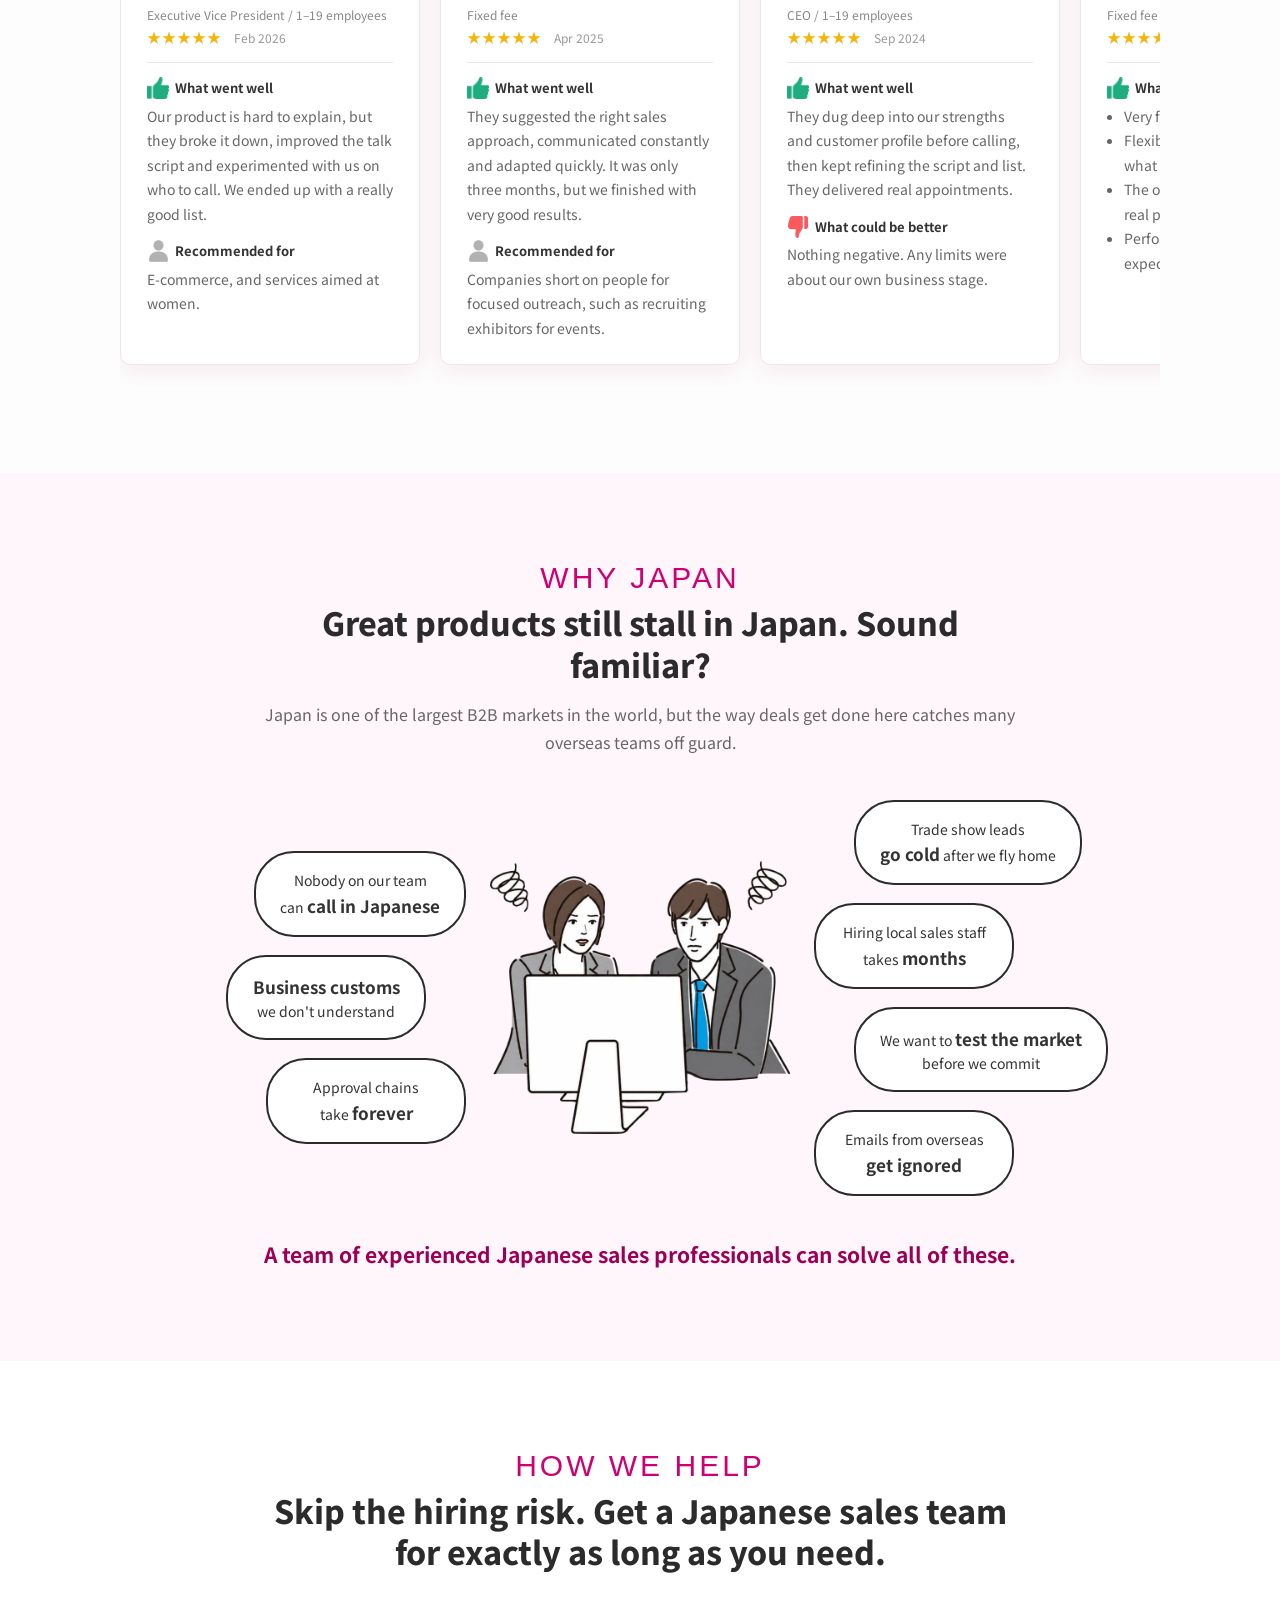
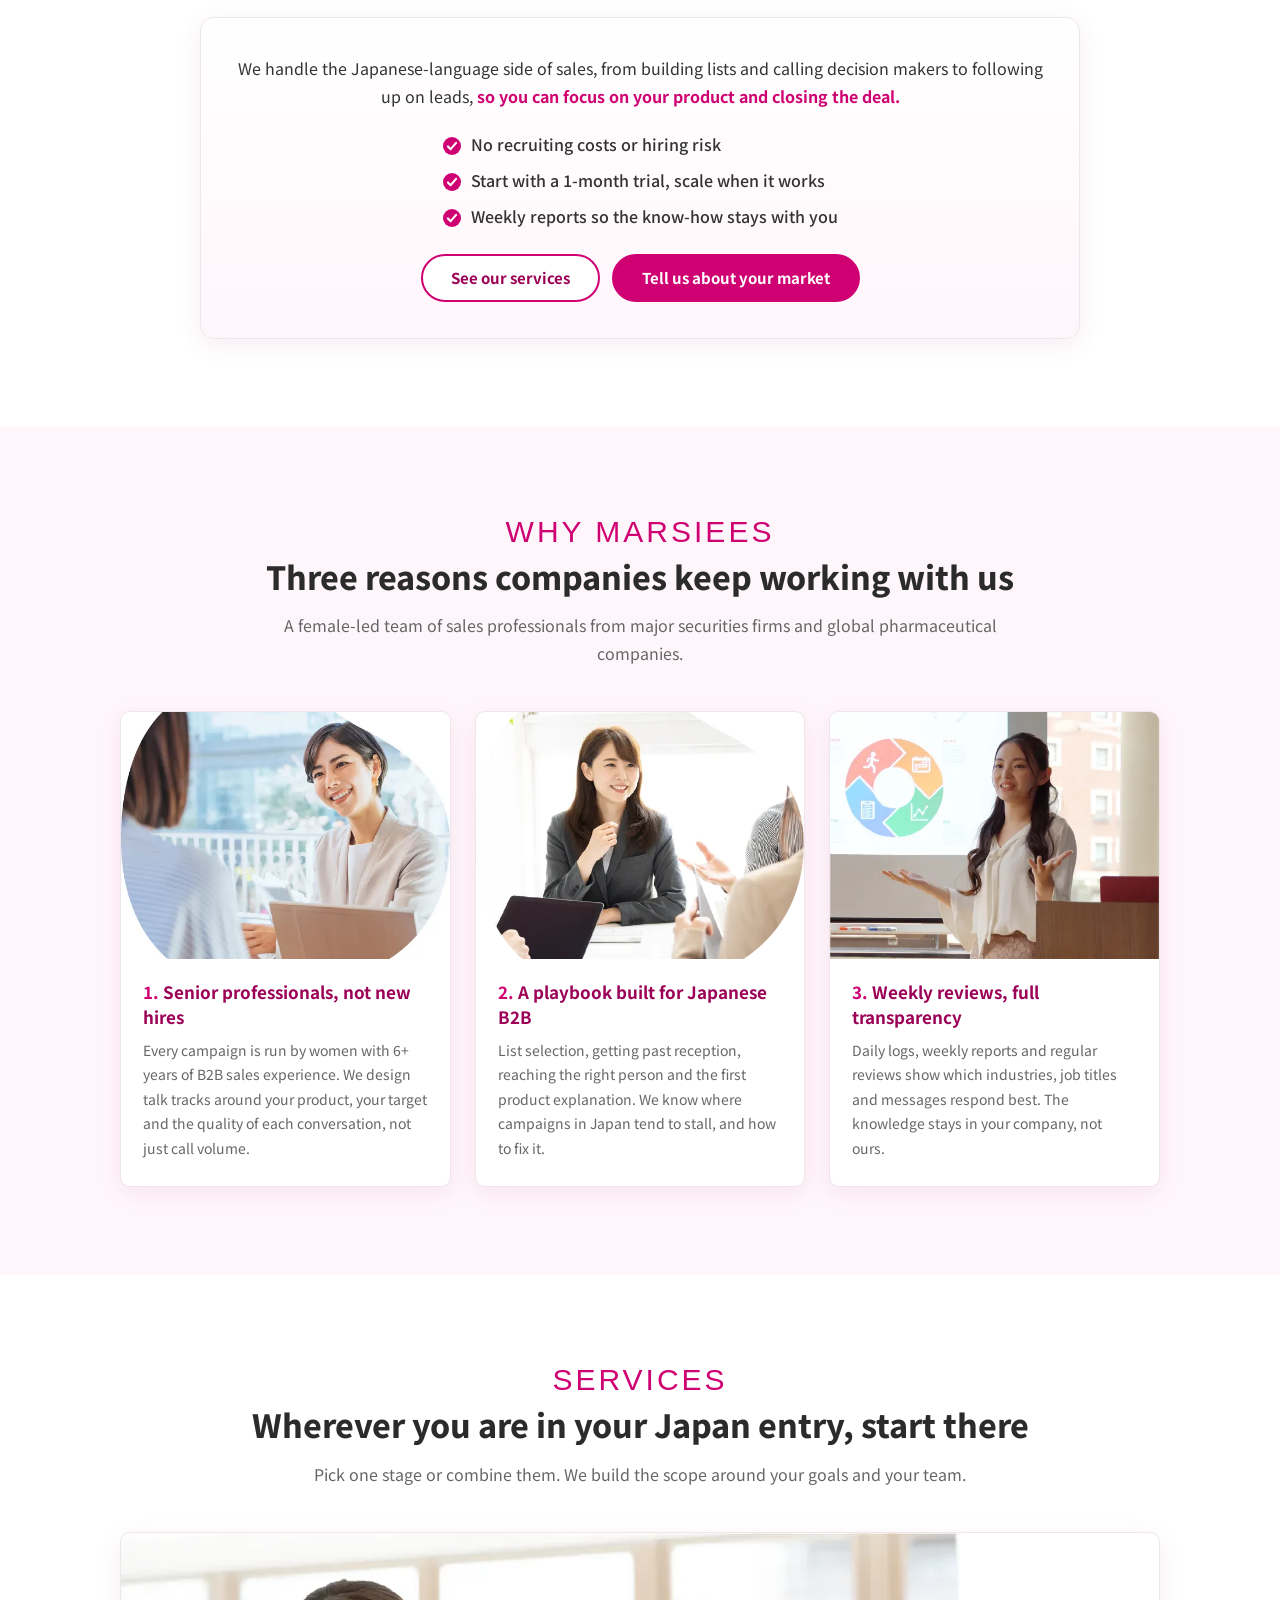
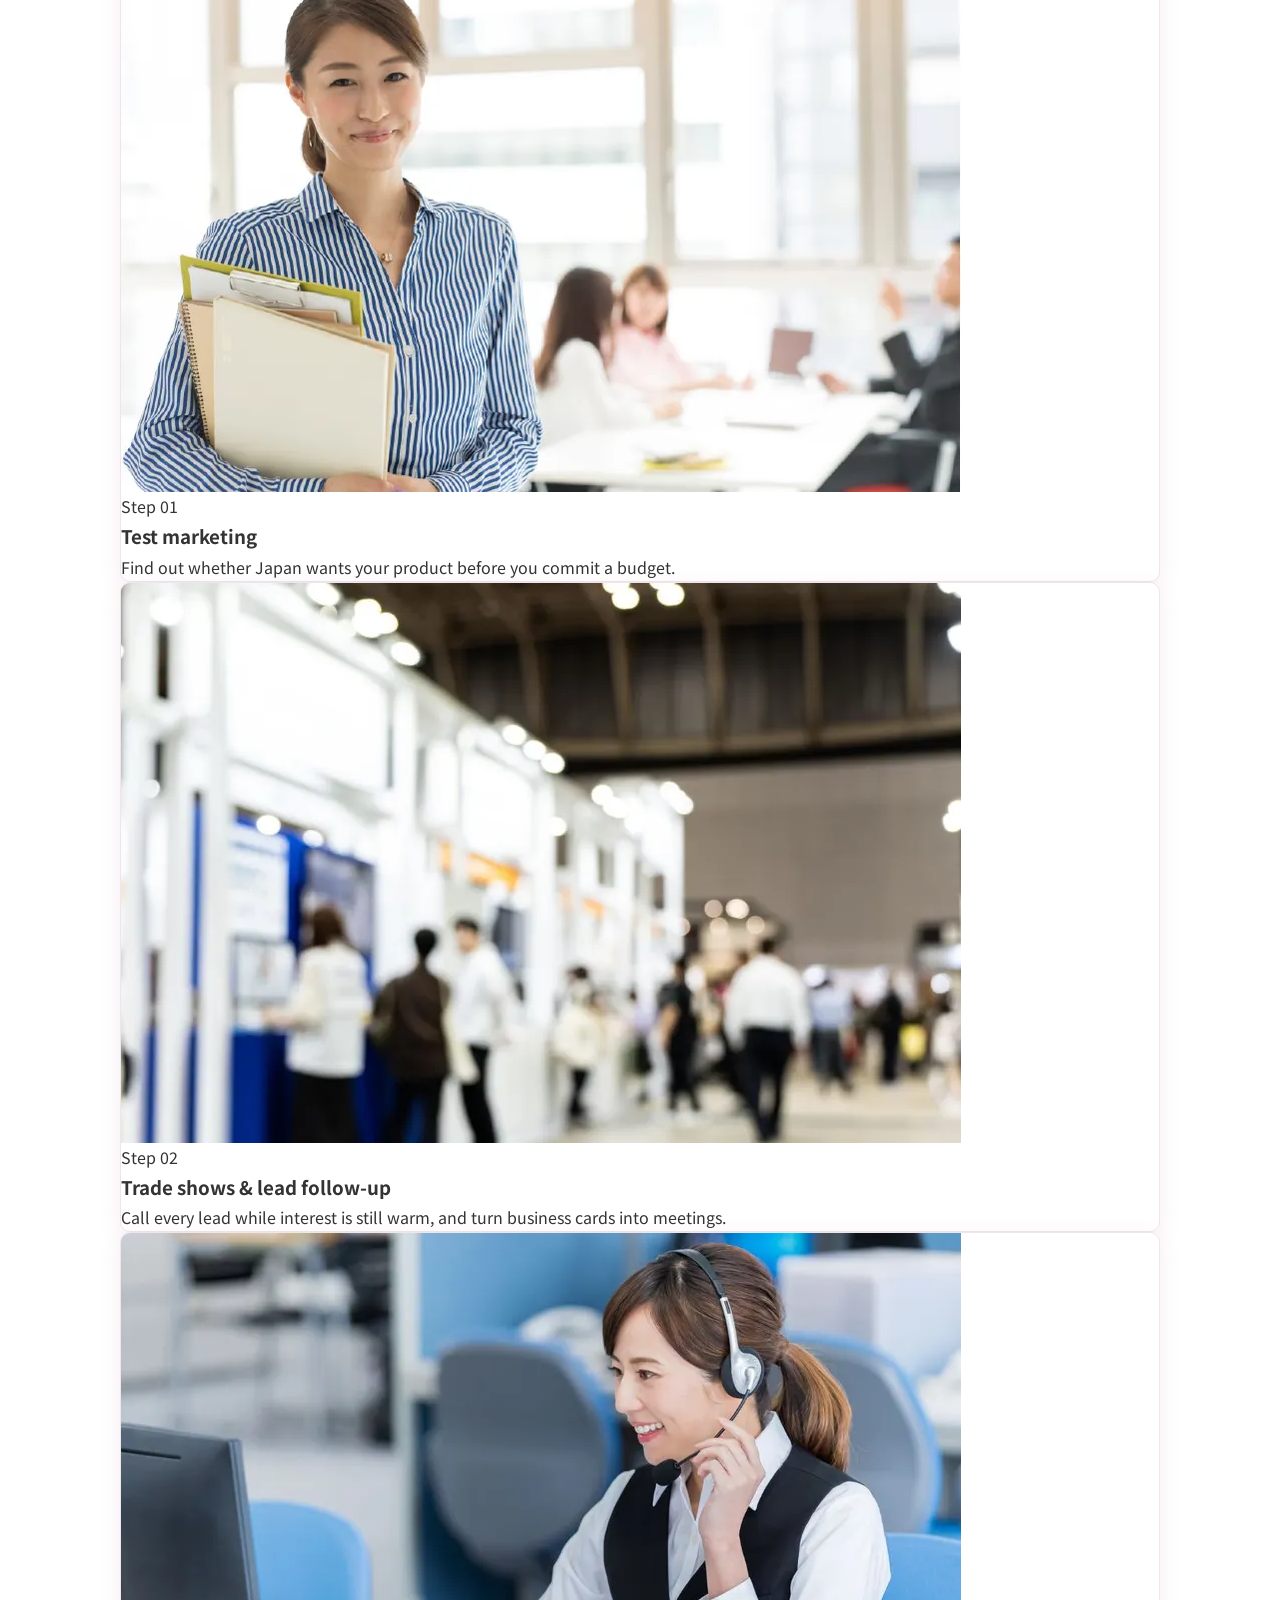
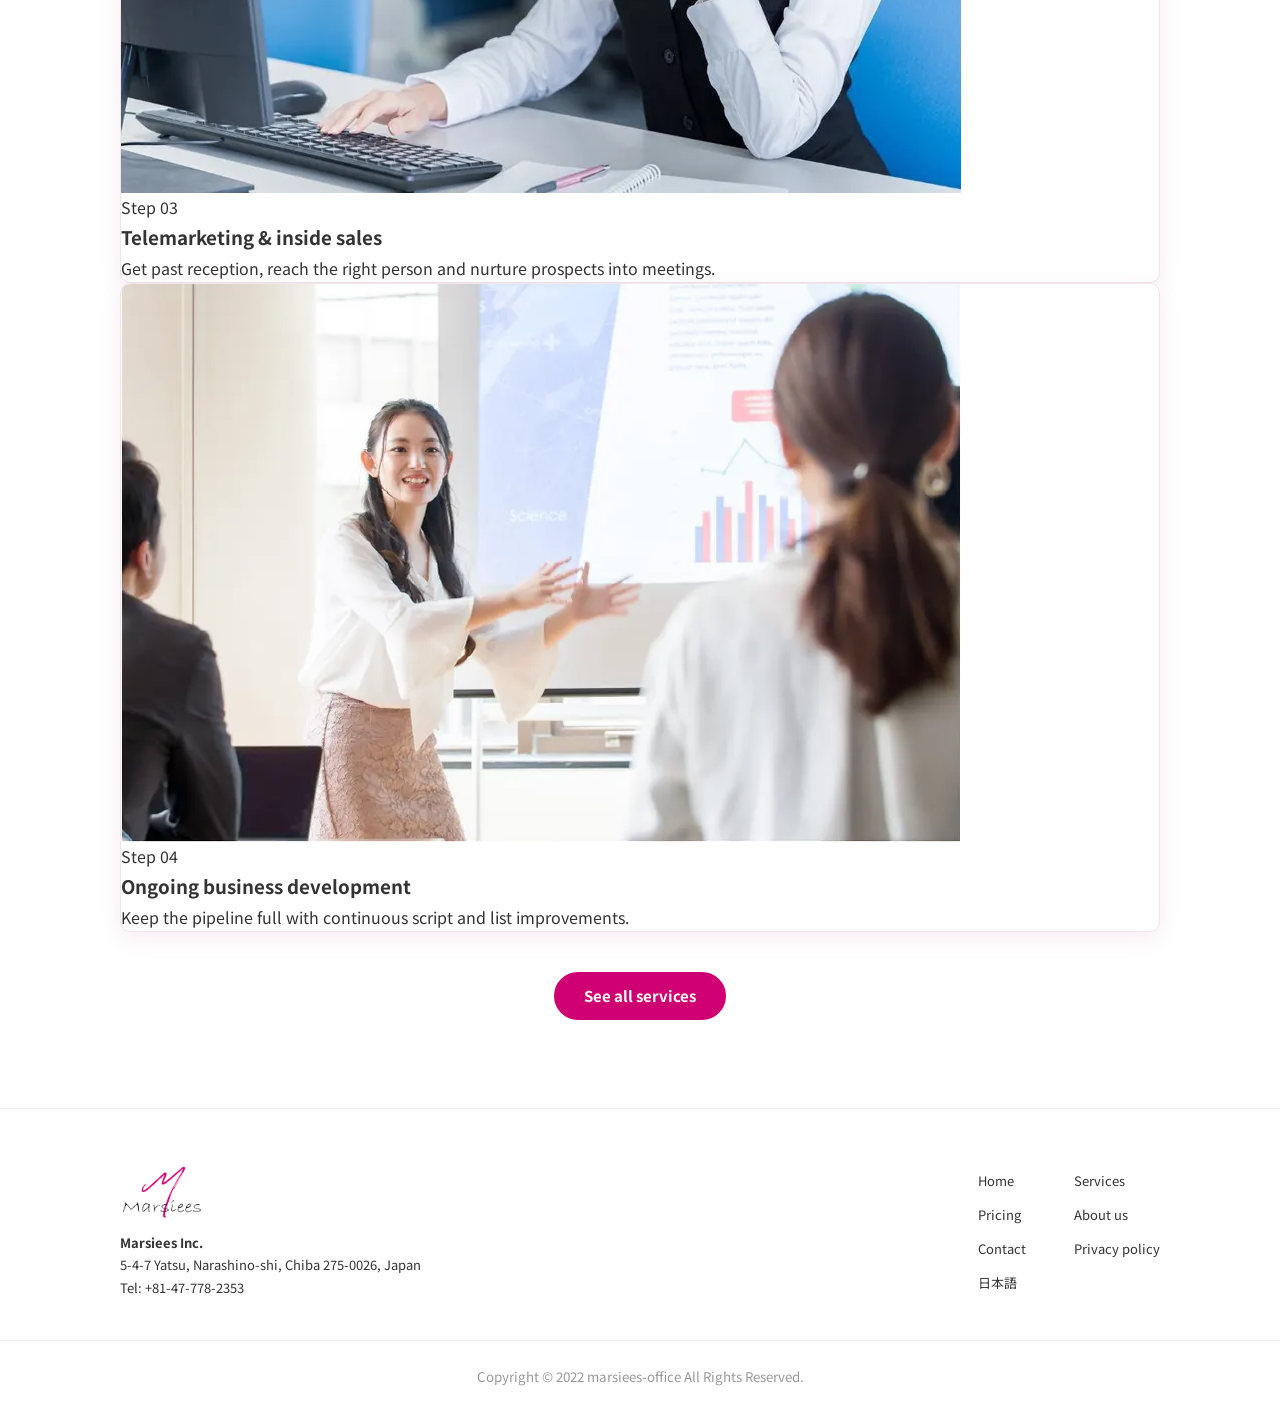
==== commit 7e215487: "英語トップに3つの特徴を追加" ====
--- a/en/index.html
+++ b/en/index.html
@@ -220,6 +220,86 @@
     </div>
   </section>
 
+  <section class="section section--pink feature" id="feature">
+    <div class="inner">
+      <div class="sec-head">
+        <span class="sec-head__en">Why Marsiees</span>
+        <h2>Three reasons companies keep working with us</h2>
+        <p>A female-led team of sales professionals from major securities firms and global pharmaceutical companies.</p>
+      </div>
+      <div class="grid grid--3">
+        <article class="card feature-card">
+          <img src="../images/feature-01.webp" alt="Marsiees sales professional talking with a client" width="600" height="566" loading="lazy">
+          <div class="feature-card__body">
+            <h3><span>1.</span>Senior professionals, not new hires</h3>
+            <p>Every campaign is run by women with 6+ years of B2B sales experience. We design talk tracks around your product, your target and the quality of each conversation, not just call volume.</p>
+          </div>
+        </article>
+        <article class="card feature-card">
+          <img src="../images/feature-02.webp" alt="Marsiees team member holding a laptop" width="600" height="566" loading="lazy">
+          <div class="feature-card__body">
+            <h3><span>2.</span>A playbook built for Japanese B2B</h3>
+            <p>List selection, getting past reception, reaching the right person and the first product explanation. We know where campaigns in Japan tend to stall, and how to fix it.</p>
+          </div>
+        </article>
+        <article class="card feature-card">
+          <img src="../images/feature-03.webp" alt="Marsiees team member presenting results" width="600" height="570" loading="lazy">
+          <div class="feature-card__body">
+            <h3><span>3.</span>Weekly reviews, full transparency</h3>
+            <p>Daily logs, weekly reports and regular reviews show which industries, job titles and messages respond best. The knowledge stays in your company, not ours.</p>
+          </div>
+        </article>
+      </div>
+    </div>
+  </section>
+
+  <section class="section section--white" id="services">
+    <div class="inner">
+      <div class="sec-head">
+        <span class="sec-head__en">Services</span>
+        <h2>Wherever you are in your Japan entry, start there</h2>
+        <p>Pick one stage or combine them. We build the scope around your goals and your team.</p>
+      </div>
+      <ol class="steps">
+        <li class="card step">
+          <img src="../images/step-test.webp" alt="Sales representative holding documents" width="840" height="559" loading="lazy">
+          <div class="step__body">
+            <span class="step__label">Step 01</span>
+            <h3>Test marketing</h3>
+            <p>Find out whether Japan wants your product before you commit a budget.</p>
+          </div>
+        </li>
+        <li class="card step">
+          <img src="../images/step-expo.webp" alt="Exhibition hall at a trade show" width="840" height="560" loading="lazy">
+          <div class="step__body">
+            <span class="step__label">Step 02</span>
+            <h3>Trade shows &amp; lead follow-up</h3>
+            <p>Call every lead while interest is still warm, and turn business cards into meetings.</p>
+          </div>
+        </li>
+        <li class="card step">
+          <img src="../images/step-call.webp" alt="Sales representative with a headset" width="840" height="560" loading="lazy">
+          <div class="step__body">
+            <span class="step__label">Step 03</span>
+            <h3>Telemarketing &amp; inside sales</h3>
+            <p>Get past reception, reach the right person and nurture prospects into meetings.</p>
+          </div>
+        </li>
+        <li class="card step">
+          <img src="../images/step-growth.webp" alt="Sales representative presenting to a client" width="840" height="559" loading="lazy">
+          <div class="step__body">
+            <span class="step__label">Step 04</span>
+            <h3>Ongoing business development</h3>
+            <p>Keep the pipeline full with continuous script and list improvements.</p>
+          </div>
+        </li>
+      </ol>
+      <div class="btn-row">
+        <a class="btn btn--primary" href="services/">See all services</a>
+      </div>
+    </div>
+  </section>
+
 </main>
 
 <footer class="footer">
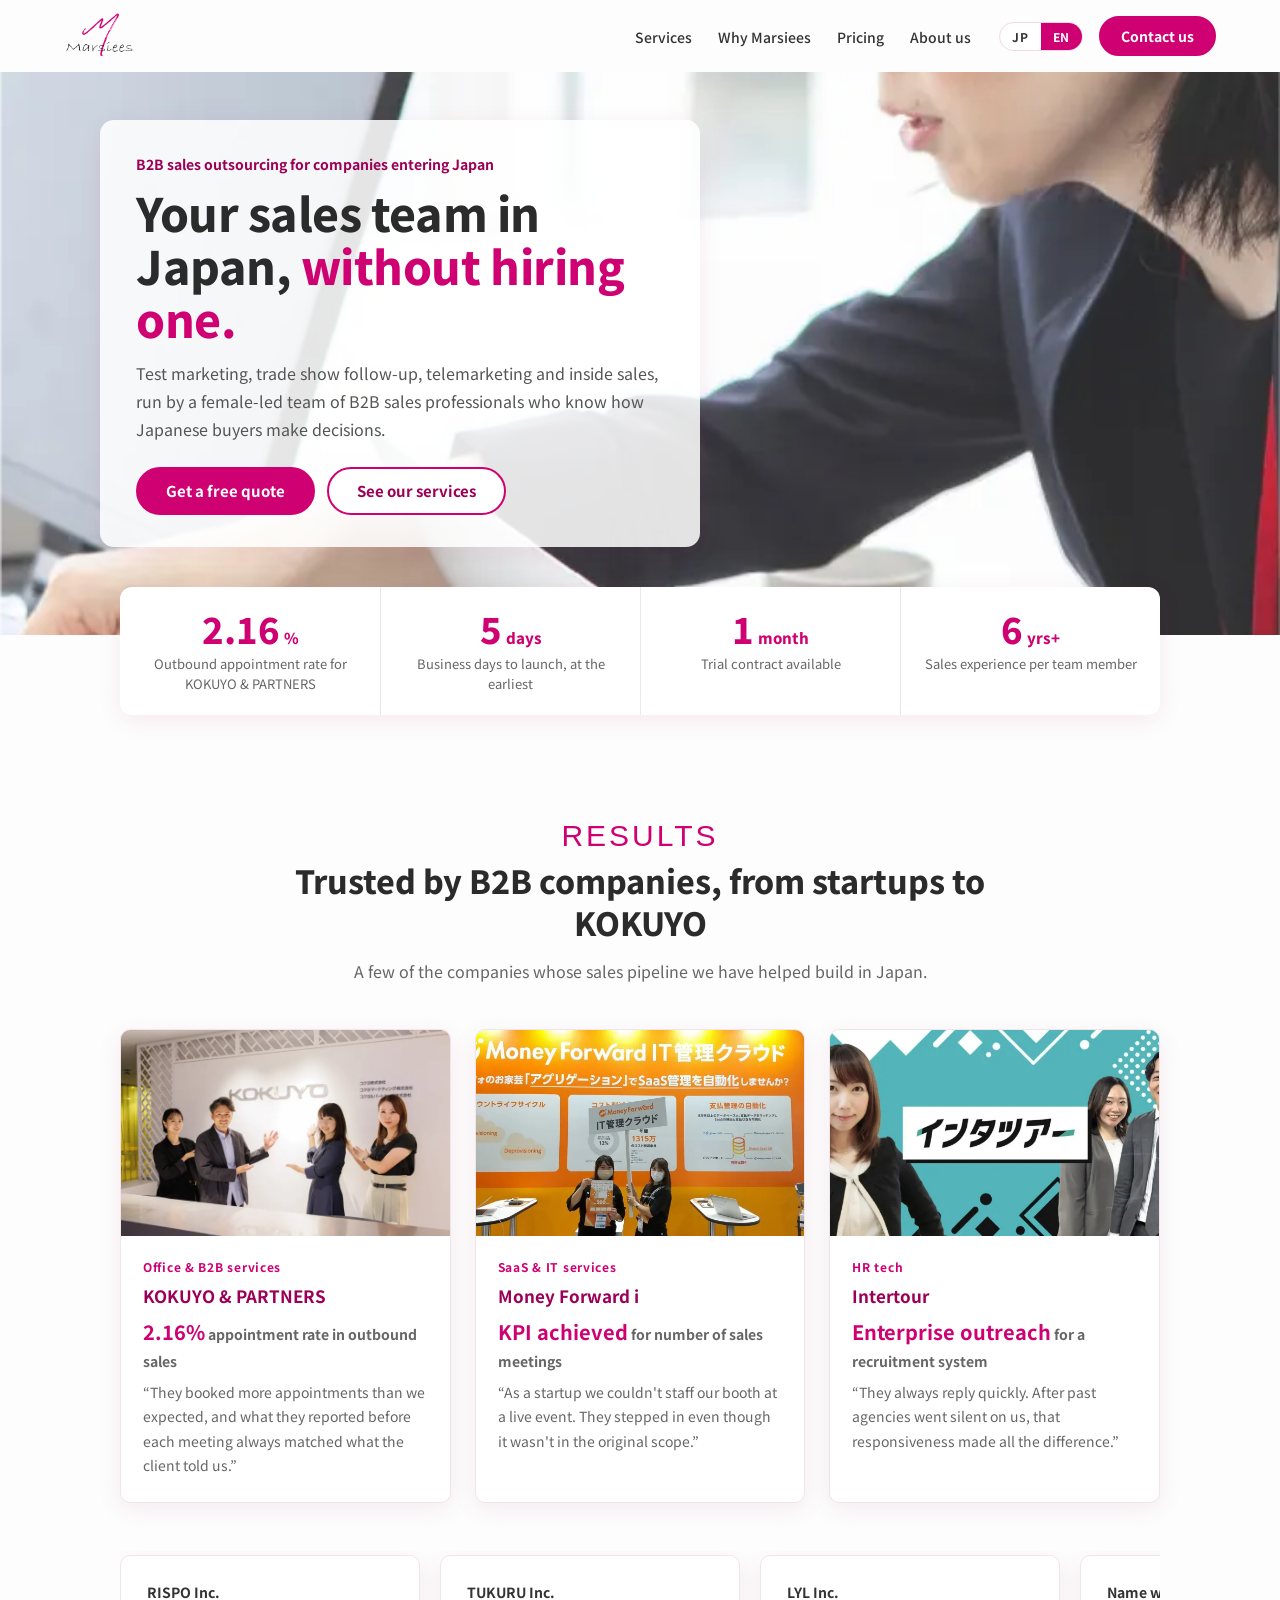
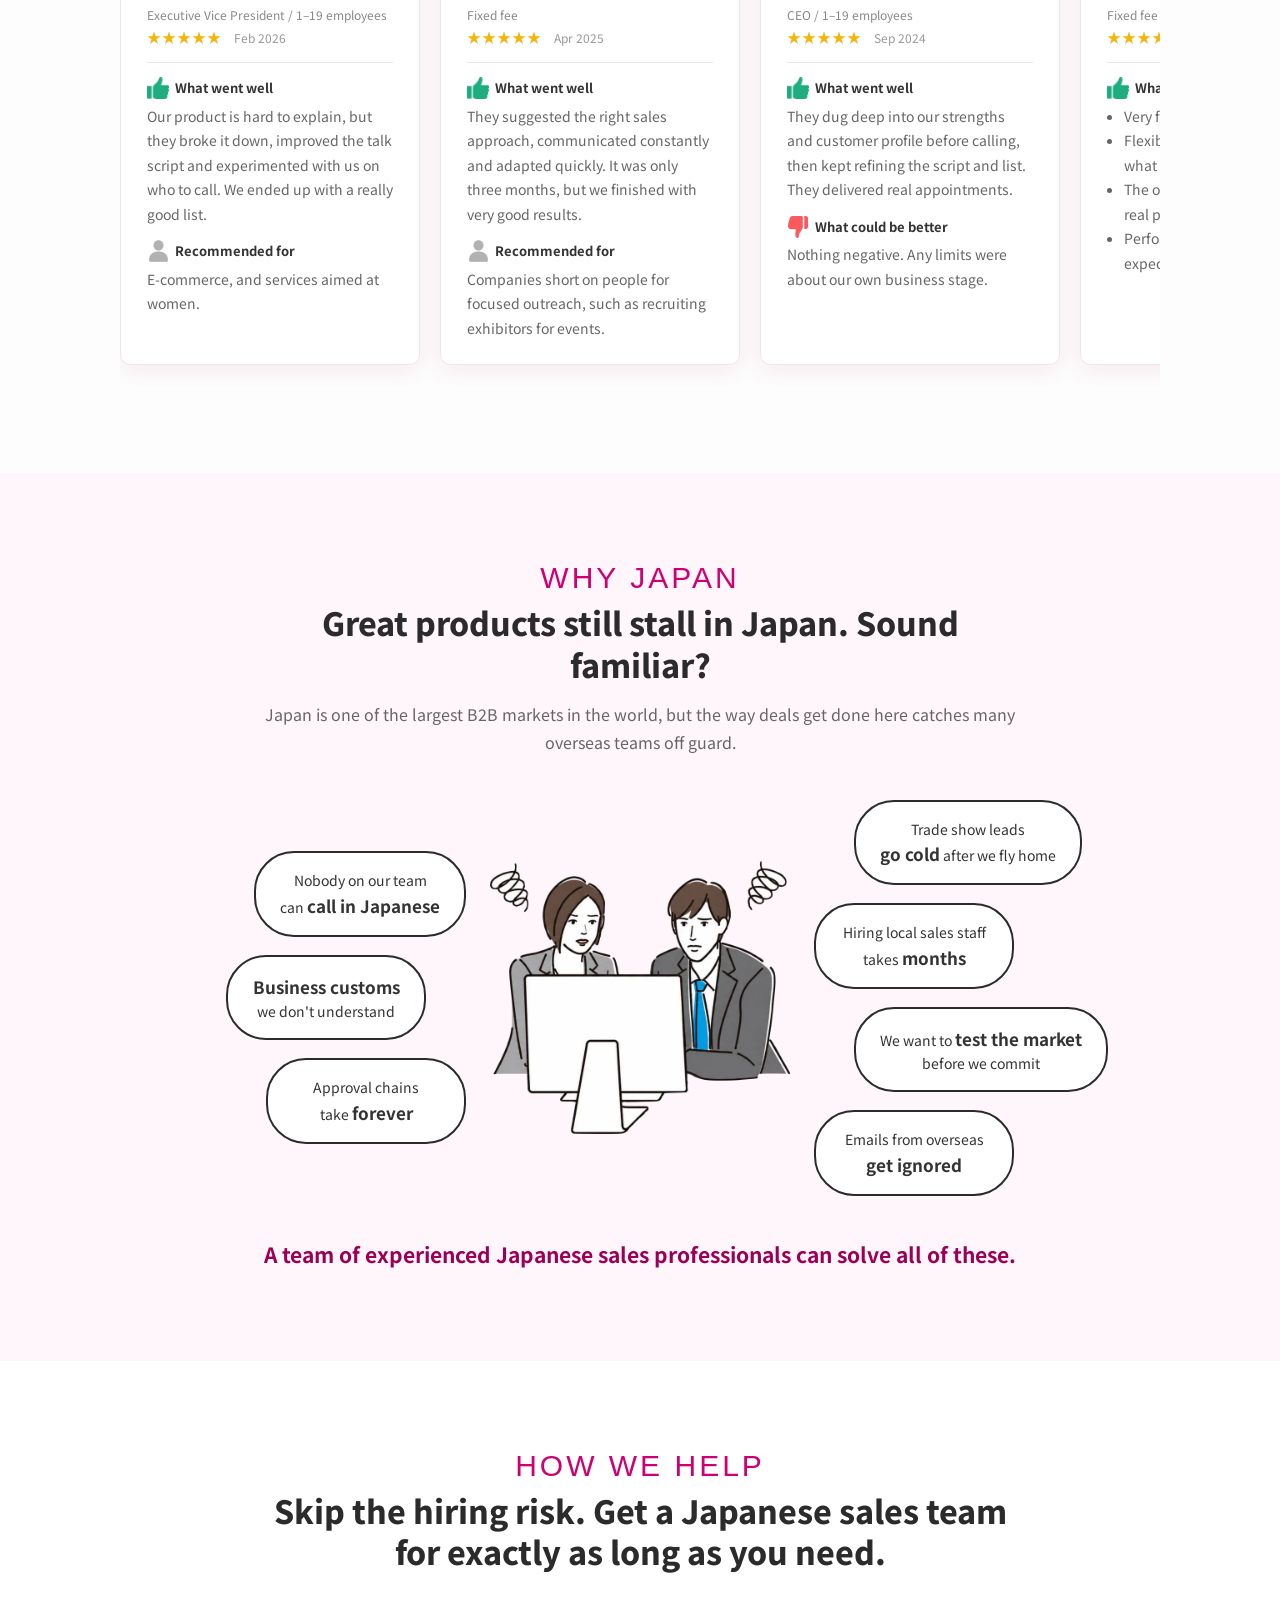
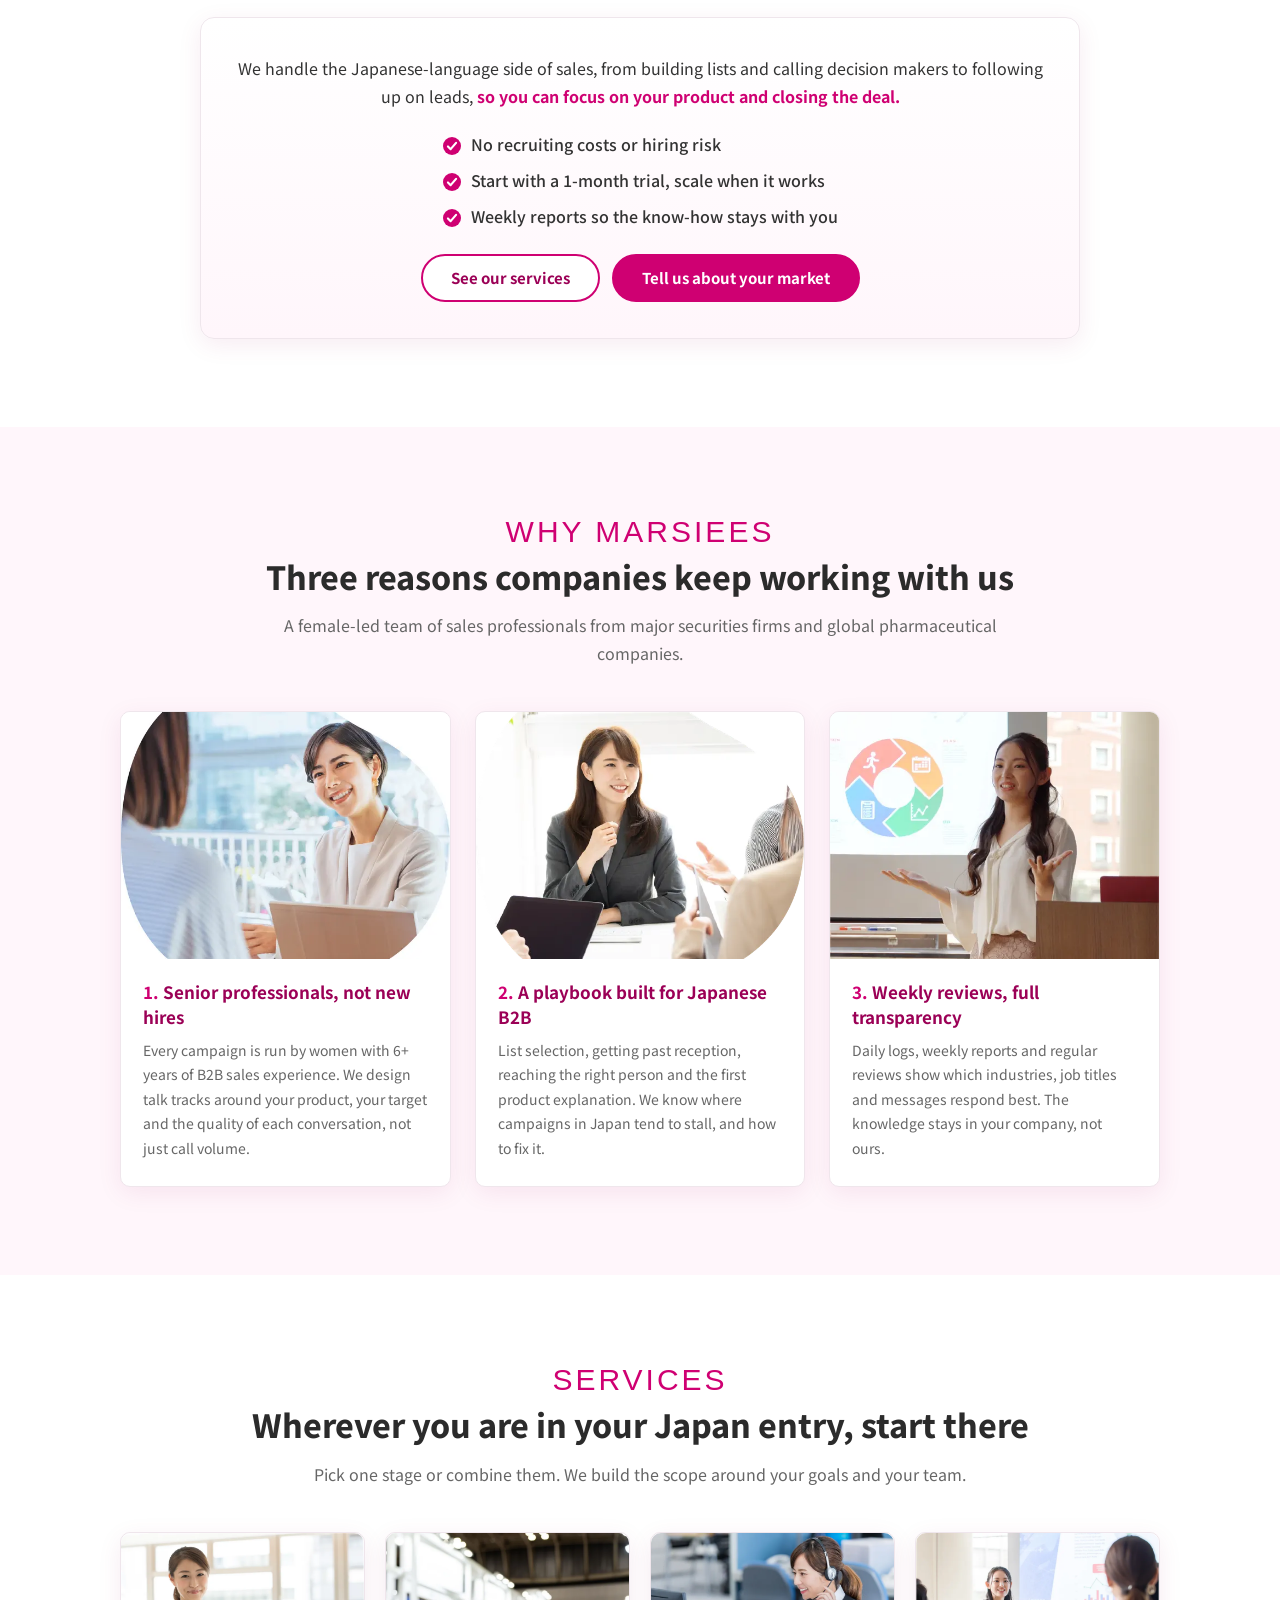
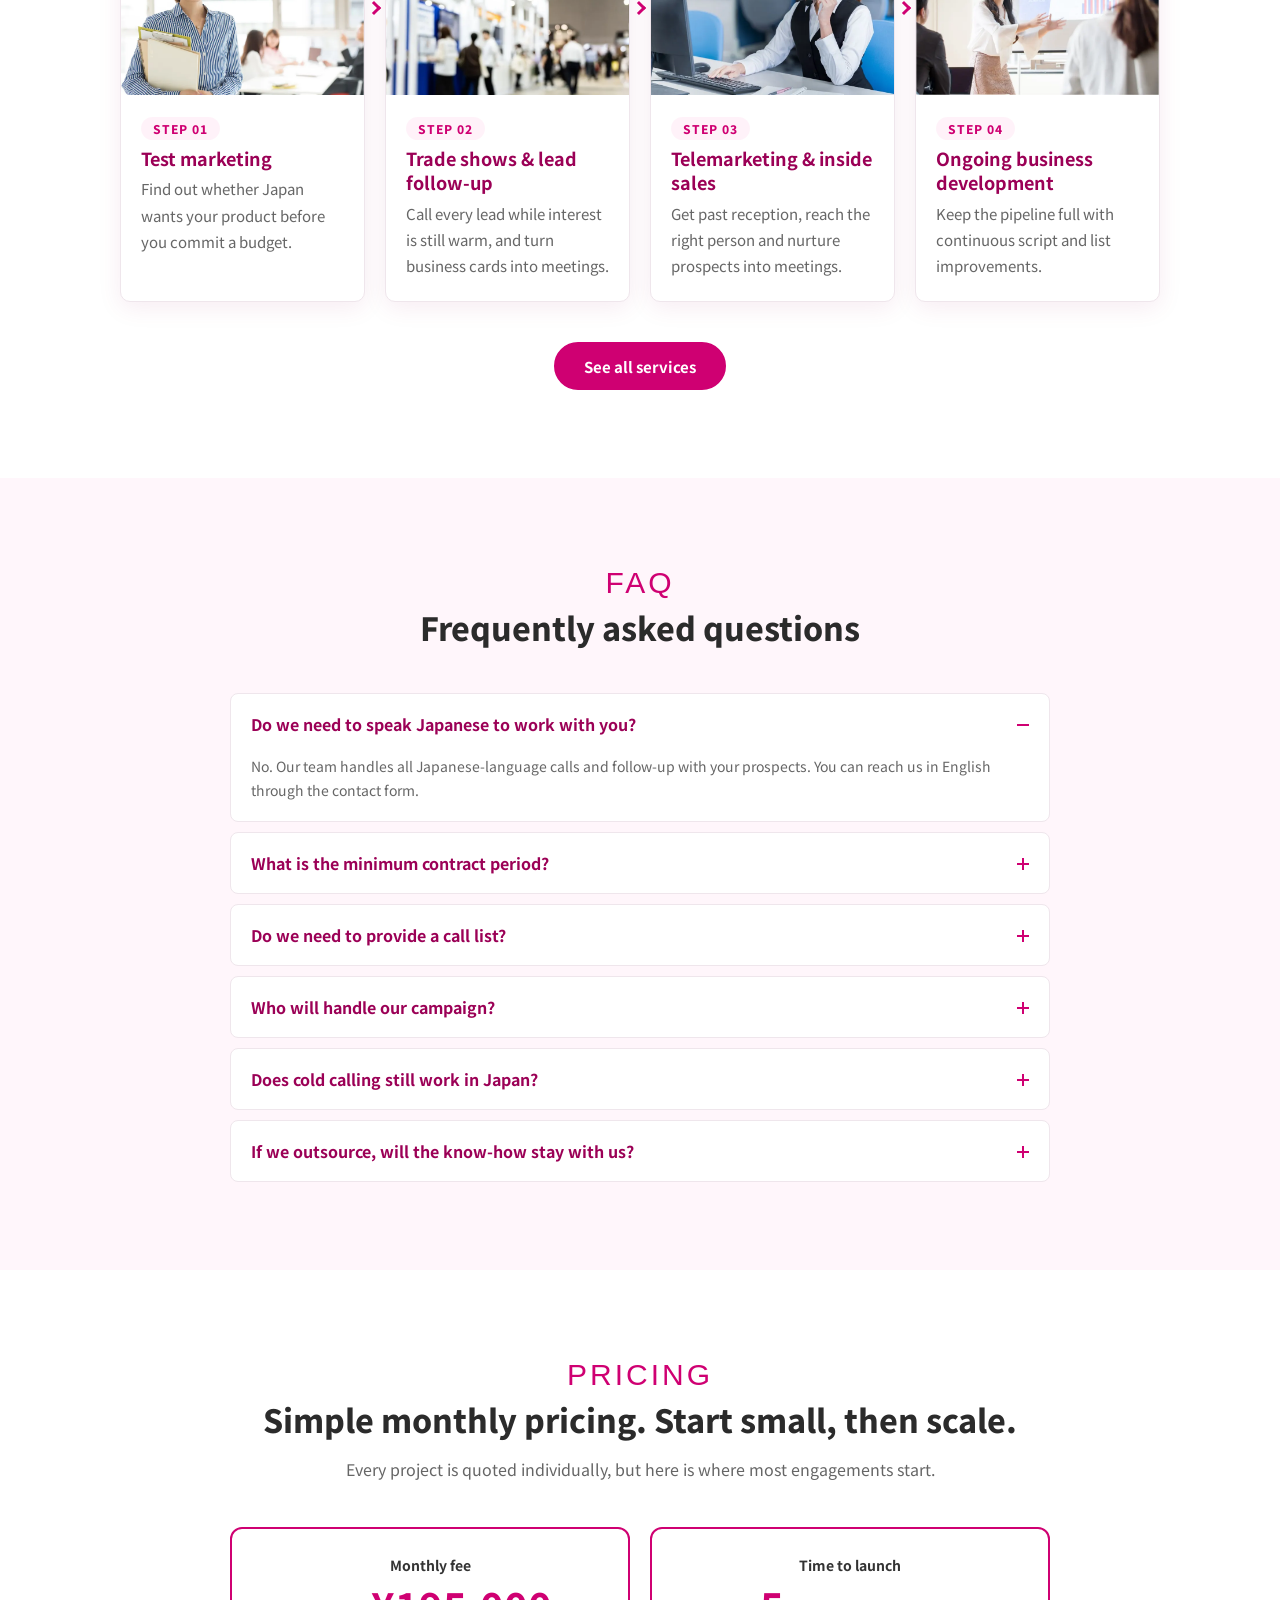
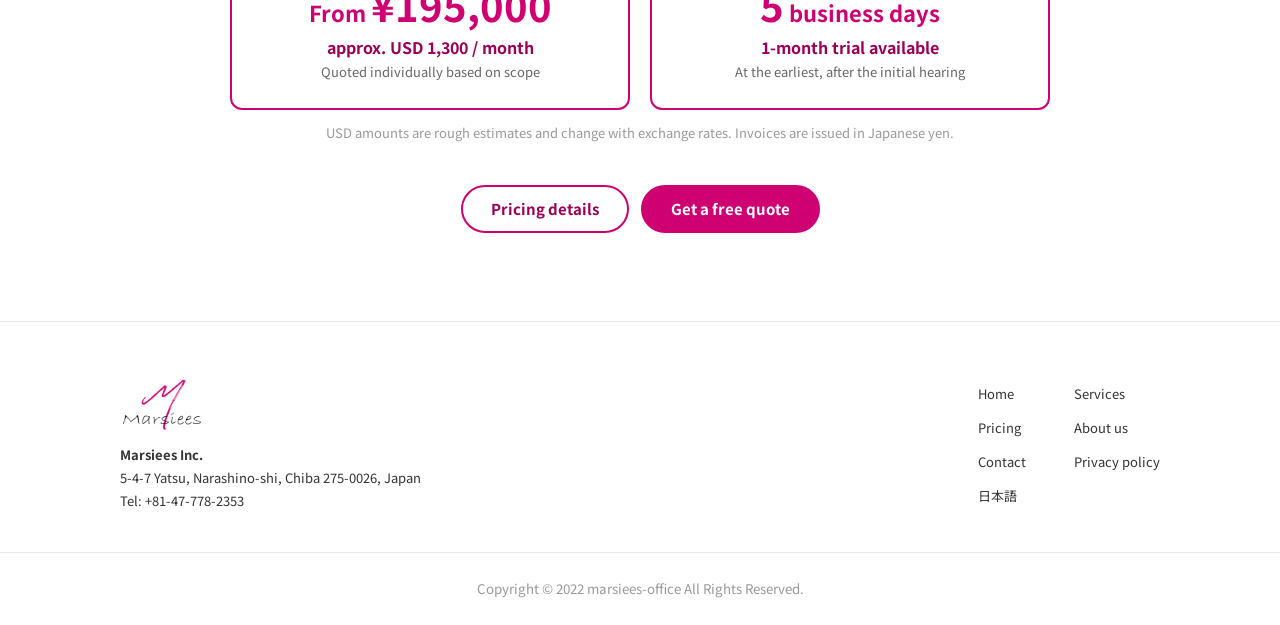
==== commit 7cedd965: "英語トップにFAQと料金（USD目安つき）を追加" ====
--- a/en/index.html
+++ b/en/index.html
@@ -300,6 +300,70 @@
     </div>
   </section>
 
+  <section class="section section--pink faq" id="faq">
+    <div class="inner inner--narrow">
+      <div class="sec-head">
+        <span class="sec-head__en">FAQ</span>
+        <h2>Frequently asked questions</h2>
+      </div>
+      <div class="faq__list">
+        <details class="qa" open>
+          <summary>Do we need to speak Japanese to work with you?</summary>
+          <div class="qa__a"><p>No. Our team handles all Japanese-language calls and follow-up with your prospects. You can reach us in English through the contact form.</p></div>
+        </details>
+        <details class="qa">
+          <summary>What is the minimum contract period?</summary>
+          <div class="qa__a"><p>You can start with a 1-month trial. Because scripts, lists and results improve with every cycle, we recommend 3 months or longer.</p></div>
+        </details>
+        <details class="qa">
+          <summary>Do we need to provide a call list?</summary>
+          <div class="qa__a"><p>If you have one, we can use it. If not, we will ask about your target criteria and build the list for you.</p></div>
+        </details>
+        <details class="qa">
+          <summary>Who will handle our campaign?</summary>
+          <div class="qa__a"><p>Experienced female sales professionals. We never assign inexperienced staff to client projects.</p></div>
+        </details>
+        <details class="qa">
+          <summary>Does cold calling still work in Japan?</summary>
+          <div class="qa__a"><p>Yes. In Japanese B2B sales, the phone is still one of the most effective ways to reach decision makers directly, hear their challenges and turn that into a meeting.</p></div>
+        </details>
+        <details class="qa">
+          <summary>If we outsource, will the know-how stay with us?</summary>
+          <div class="qa__a"><p>Yes. Daily logs, weekly reports and regular reviews share what worked, so the know-how builds up inside your company.</p></div>
+        </details>
+      </div>
+    </div>
+  </section>
+
+  <section class="section section--white price" id="pricing">
+    <div class="inner inner--narrow">
+      <div class="sec-head">
+        <span class="sec-head__en">Pricing</span>
+        <h2>Simple monthly pricing. Start small, then scale.</h2>
+        <p>Every project is quoted individually, but here is where most engagements start.</p>
+      </div>
+      <div class="price-boxes">
+        <div class="price-box">
+          <p class="price-box__label">Monthly fee</p>
+          <p class="price-box__value">From <strong>&yen;195,000</strong></p>
+          <p class="price-box__sub">approx. USD 1,300 / month</p>
+          <p class="price-box__note">Quoted individually based on scope</p>
+        </div>
+        <div class="price-box">
+          <p class="price-box__label">Time to launch</p>
+          <p class="price-box__value"><strong>5</strong> business days</p>
+          <p class="price-box__sub">1-month trial available</p>
+          <p class="price-box__note">At the earliest, after the initial hearing</p>
+        </div>
+      </div>
+      <p class="price-fx">USD amounts are rough estimates and change with exchange rates. Invoices are issued in Japanese yen.</p>
+      <div class="btn-row">
+        <a class="btn btn--ghost" href="pricing/">Pricing details</a>
+        <a class="btn btn--primary" href="contact/">Get a free quote</a>
+      </div>
+    </div>
+  </section>
+
 </main>
 
 <footer class="footer">
--- a/css/style.css
+++ b/css/style.css
@@ -1436,3 +1436,86 @@
     width: auto;
   }
 }
+
+.steps {
+  display: grid;
+  grid-template-columns: repeat(4, 1fr);
+  gap: 20px;
+}
+
+.step {
+  position: relative;
+  overflow: visible;
+}
+
+.step:not(:last-child)::after {
+  content: "";
+  position: absolute;
+  top: 70px;
+  right: -15px;
+  z-index: 1;
+  width: 10px;
+  height: 10px;
+  border-top: 3px solid var(--main);
+  border-right: 3px solid var(--main);
+  transform: rotate(45deg);
+}
+
+.step img {
+  width: 100%;
+  aspect-ratio: 3 / 2;
+  object-fit: cover;
+  border-radius: var(--radius) var(--radius) 0 0;
+}
+
+.step__body {
+  padding: 18px 20px 22px;
+}
+
+.step__label {
+  display: inline-block;
+  margin-bottom: 6px;
+  padding: 1px 12px;
+  border-radius: 999px;
+  background: var(--main-thin);
+  color: var(--main);
+  font-size: 12px;
+  font-weight: 800;
+  letter-spacing: .08em;
+  text-transform: uppercase;
+}
+
+.step h3 {
+  margin-bottom: 6px;
+  color: var(--main-dark);
+  font-size: 18px;
+  line-height: 1.35;
+}
+
+.step p {
+  color: var(--text-sub);
+  font-size: 15px;
+}
+
+@media (max-width: 1024px) {
+  .steps {
+    grid-template-columns: repeat(2, 1fr);
+  }
+
+  .step::after {
+    display: none;
+  }
+}
+
+@media (max-width: 560px) {
+  .steps {
+    grid-template-columns: 1fr;
+  }
+}
+
+.price-fx {
+  margin-top: 12px;
+  color: #999;
+  font-size: 13px;
+  text-align: center;
+}
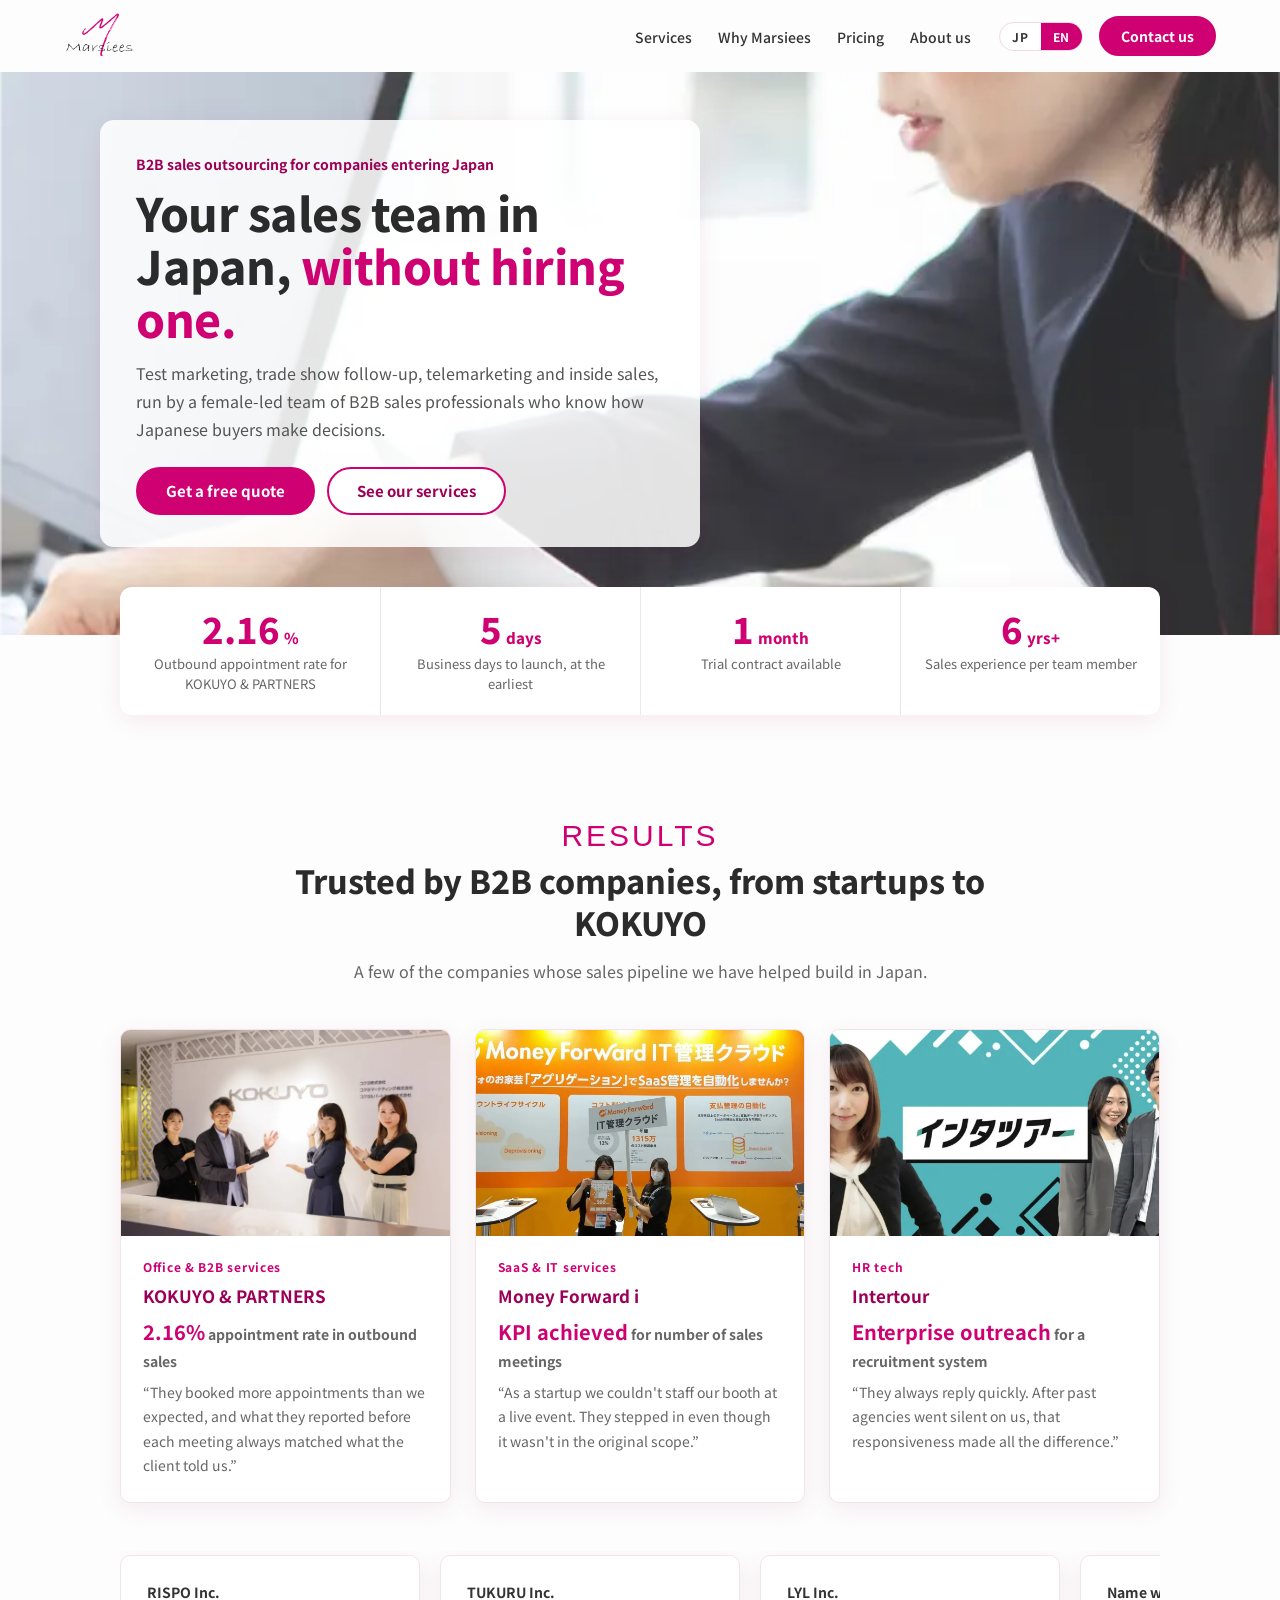
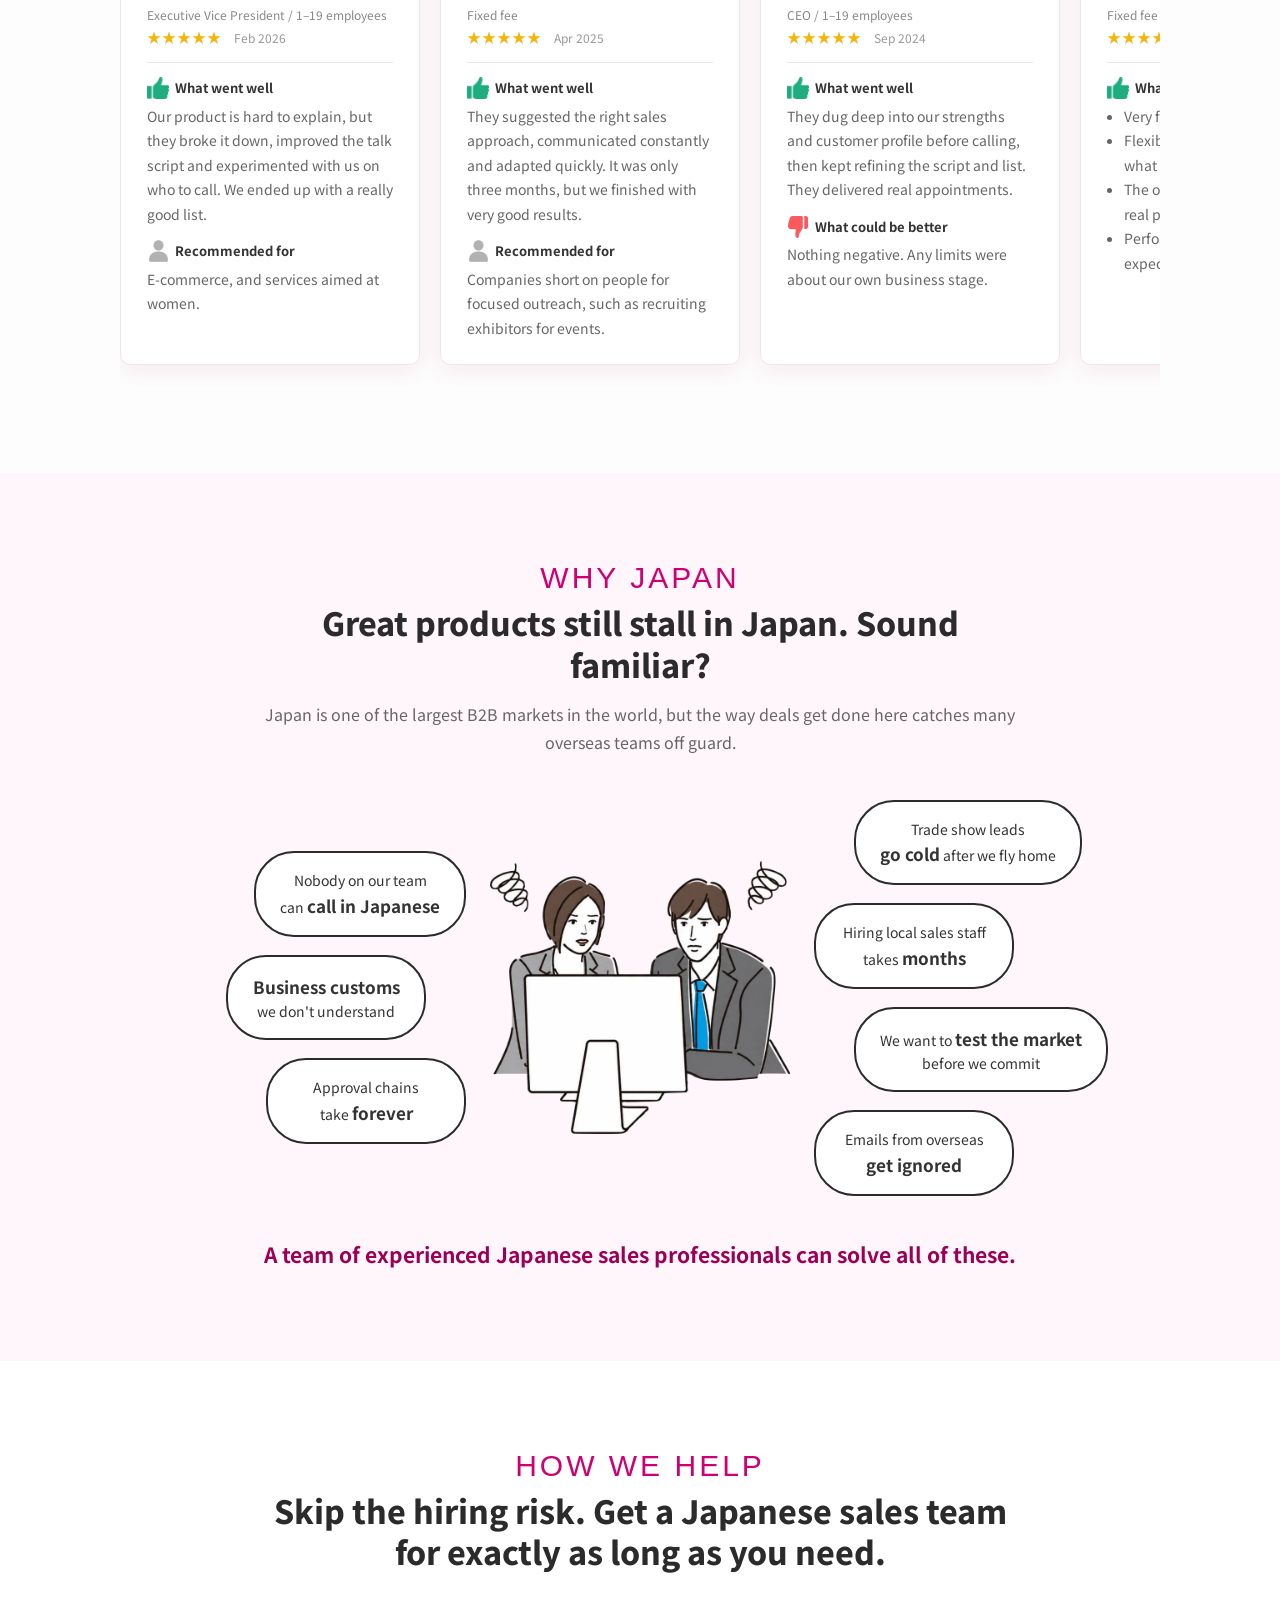
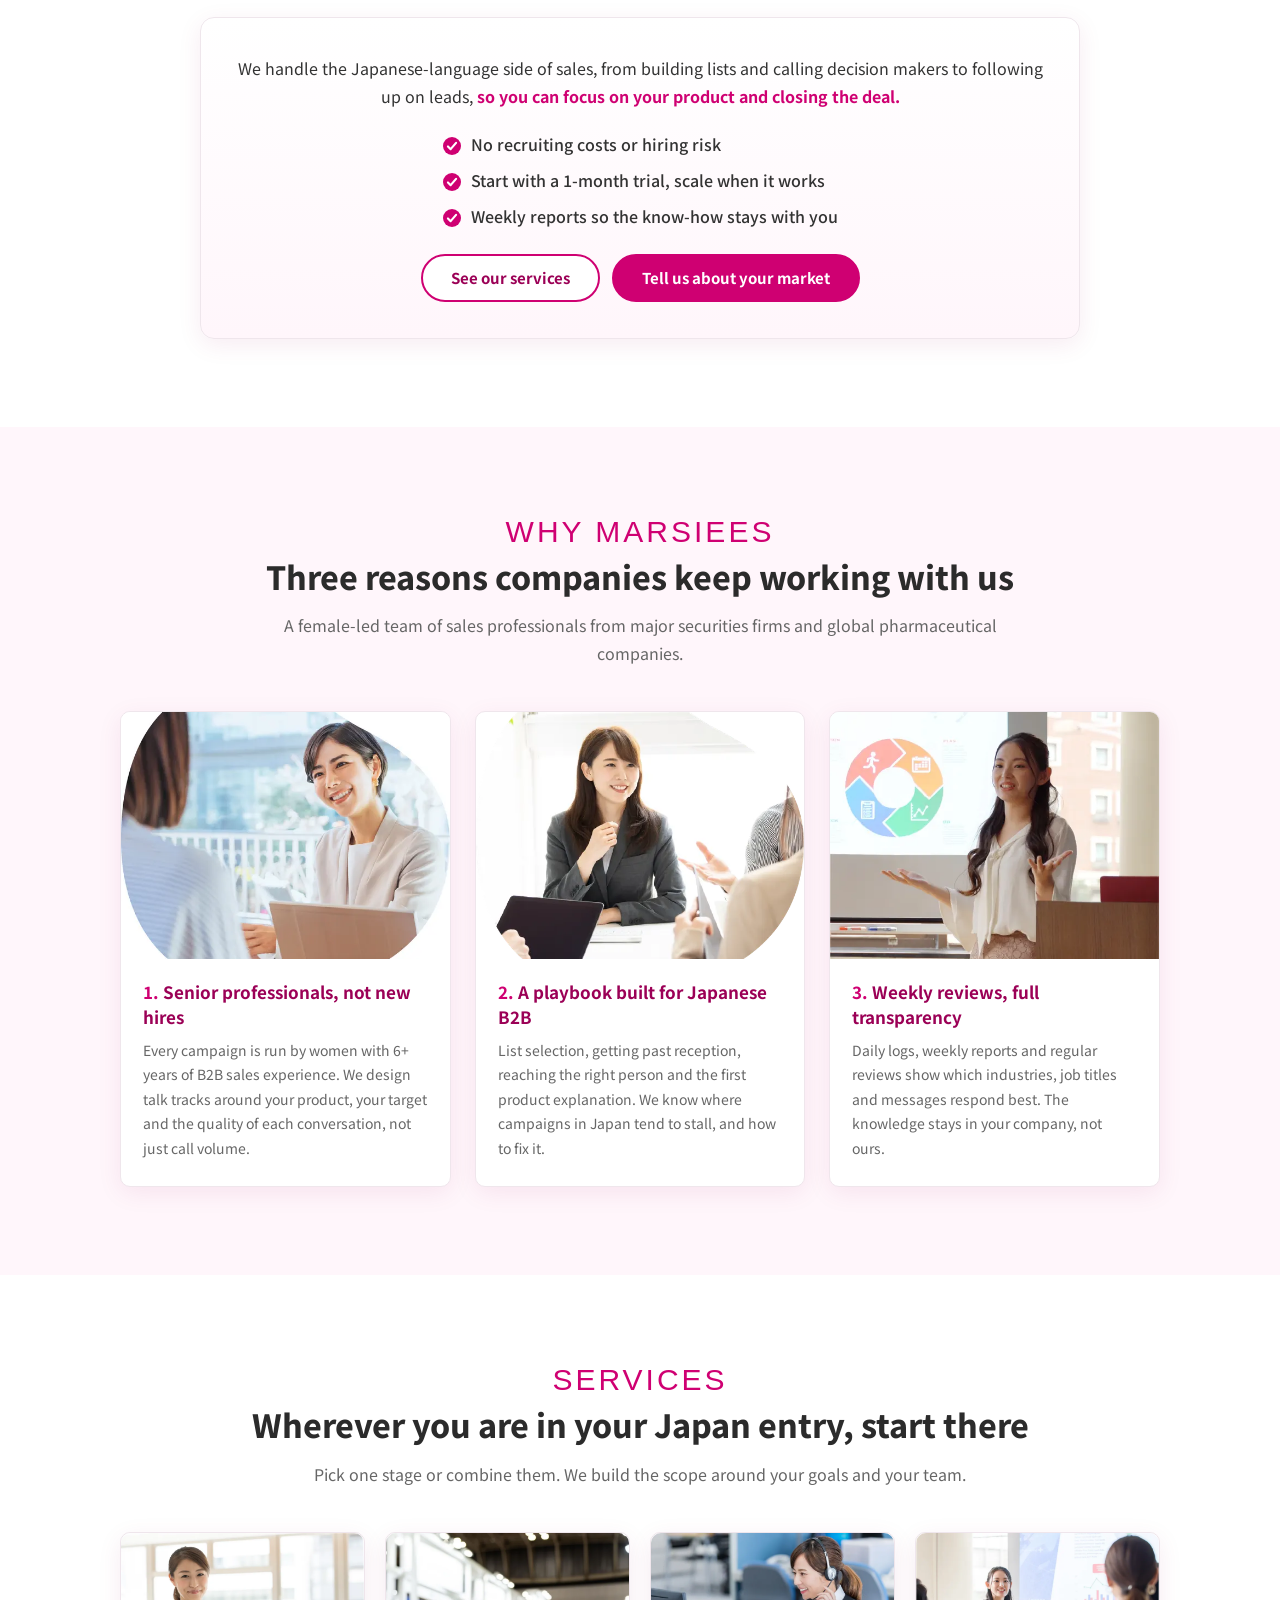
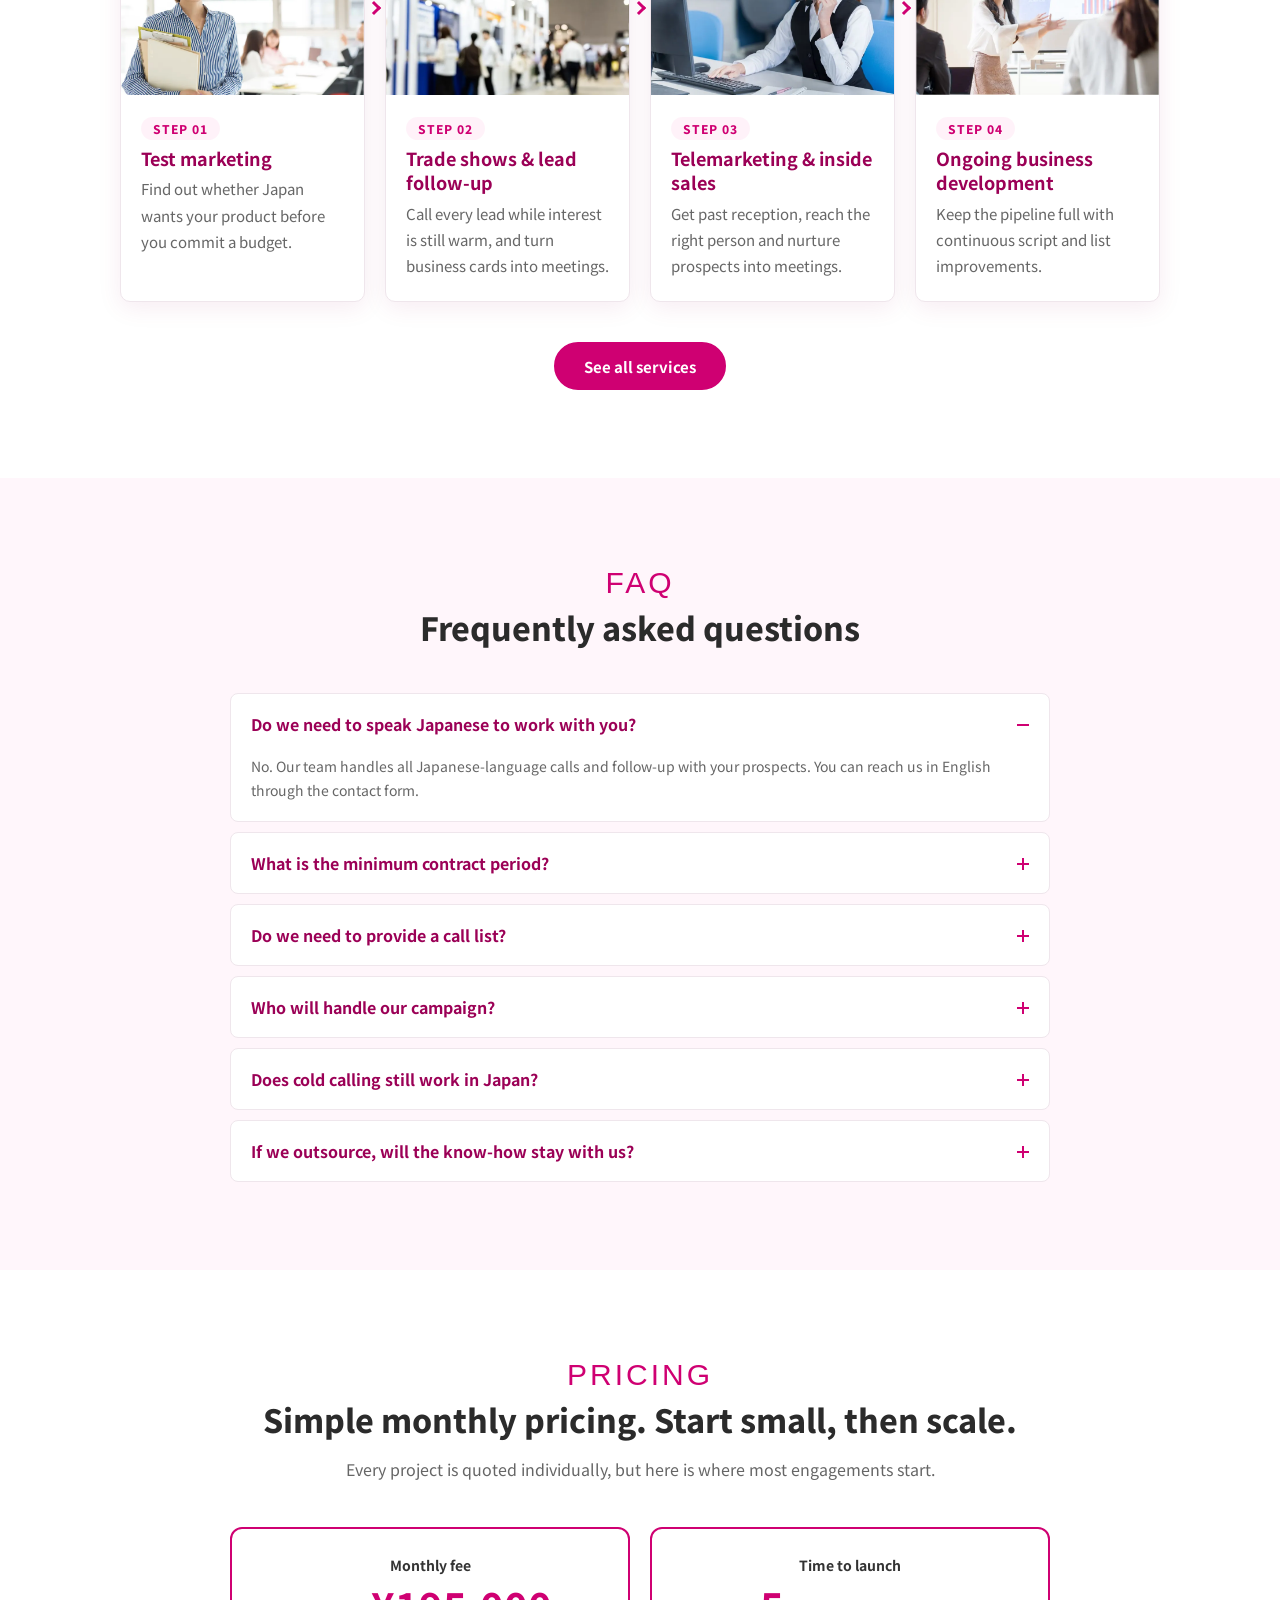
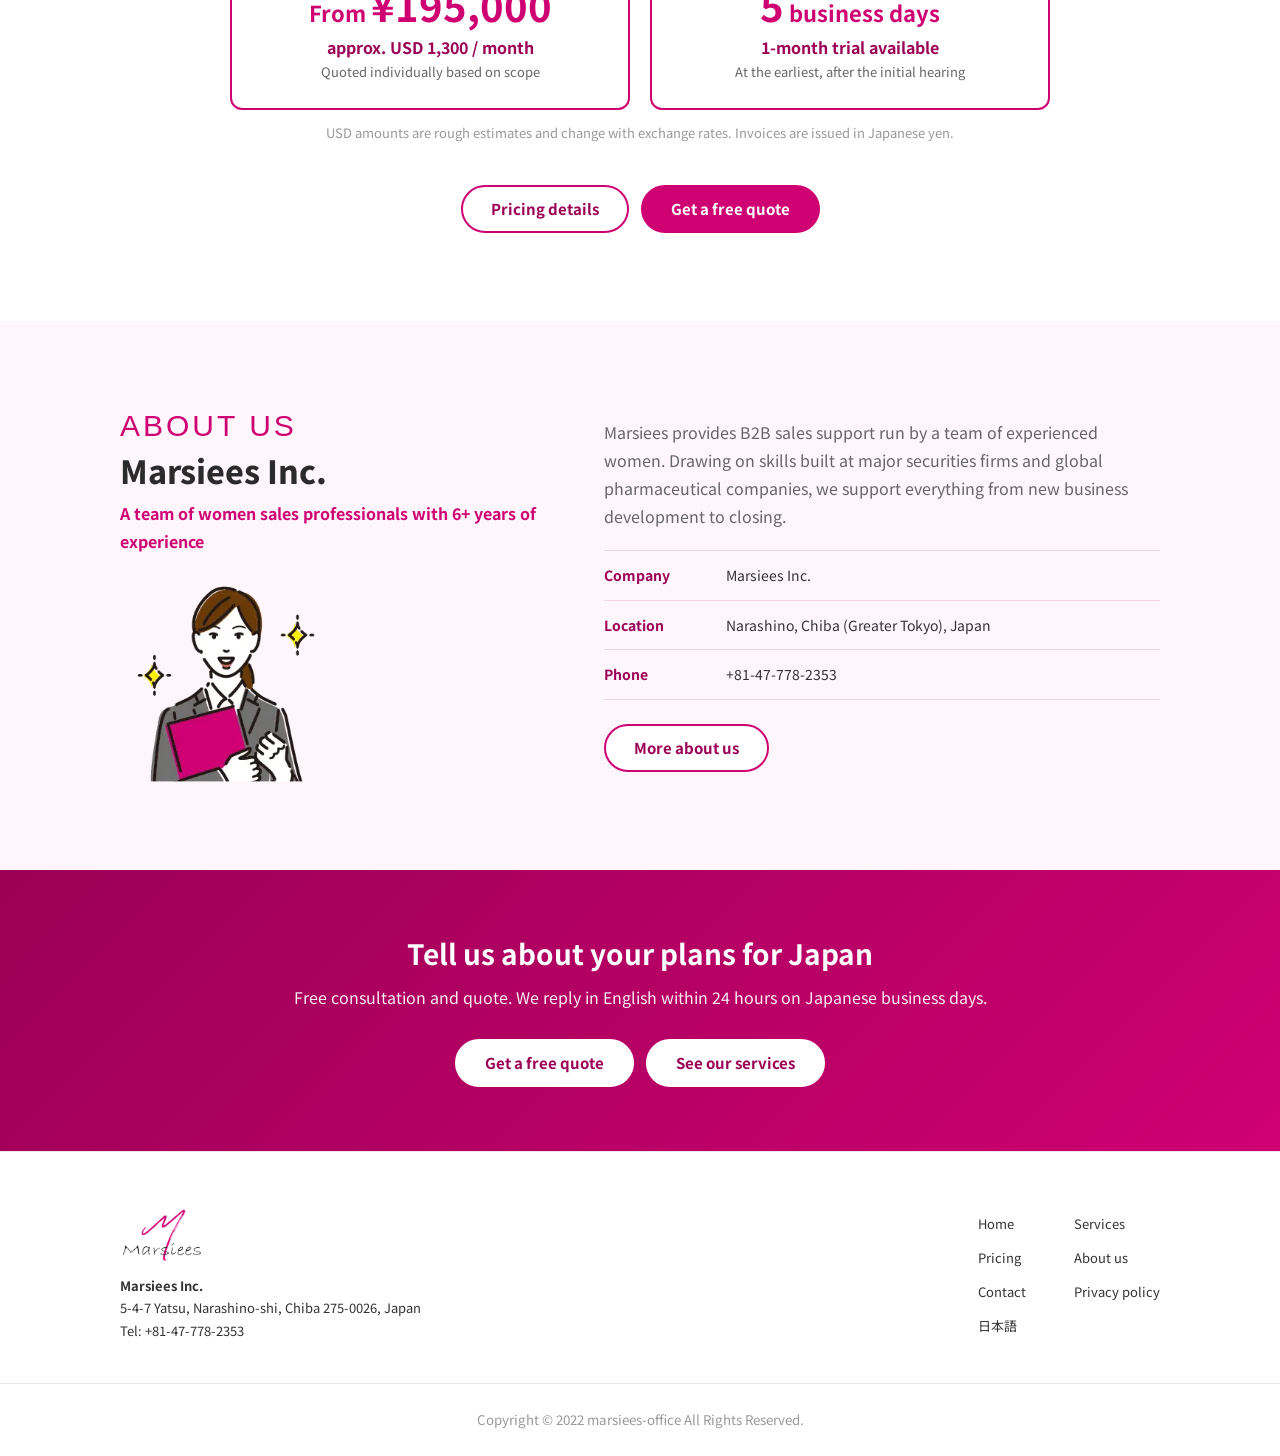
==== commit e46e2e1a: "英語トップに会社概要とお問い合わせ誘導の帯を追加" ====
--- a/en/index.html
+++ b/en/index.html
@@ -364,6 +364,41 @@
     </div>
   </section>
 
+  <section class="section section--pink about" id="about">
+    <div class="inner about__inner">
+      <div class="about__head">
+        <div class="sec-head sec-head--left">
+          <span class="sec-head__en">About us</span>
+          <h2>Marsiees Inc.</h2>
+        </div>
+        <p class="about__catch">A team of women sales professionals with 6+ years of experience</p>
+        <img class="about__illust" src="../images/about-illust.webp" alt="Illustration of a Marsiees sales professional" width="271" height="280" loading="lazy">
+      </div>
+      <div class="about__body">
+        <p>Marsiees provides B2B sales support run by a team of experienced women. Drawing on skills built at major securities firms and global pharmaceutical companies, we support everything from new business development to closing.</p>
+        <dl class="about__table">
+          <div><dt>Company</dt><dd>Marsiees Inc.</dd></div>
+          <div><dt>Location</dt><dd>Narashino, Chiba (Greater Tokyo), Japan</dd></div>
+          <div><dt>Phone</dt><dd><a href="tel:+81477782353">+81-47-778-2353</a></dd></div>
+        </dl>
+        <div class="about__btns">
+          <a class="btn btn--ghost" href="about/">More about us</a>
+        </div>
+      </div>
+    </div>
+  </section>
+
+  <section class="cta">
+    <div class="inner">
+      <h2 class="cta__title">Tell us about your plans for Japan</h2>
+      <p>Free consultation and quote. We reply in English within 24 hours on Japanese business days.</p>
+      <div class="btn-row">
+        <a class="btn btn--white" href="contact/">Get a free quote</a>
+        <a class="btn btn--white" href="services/">See our services</a>
+      </div>
+    </div>
+  </section>
+
 </main>
 
 <footer class="footer">
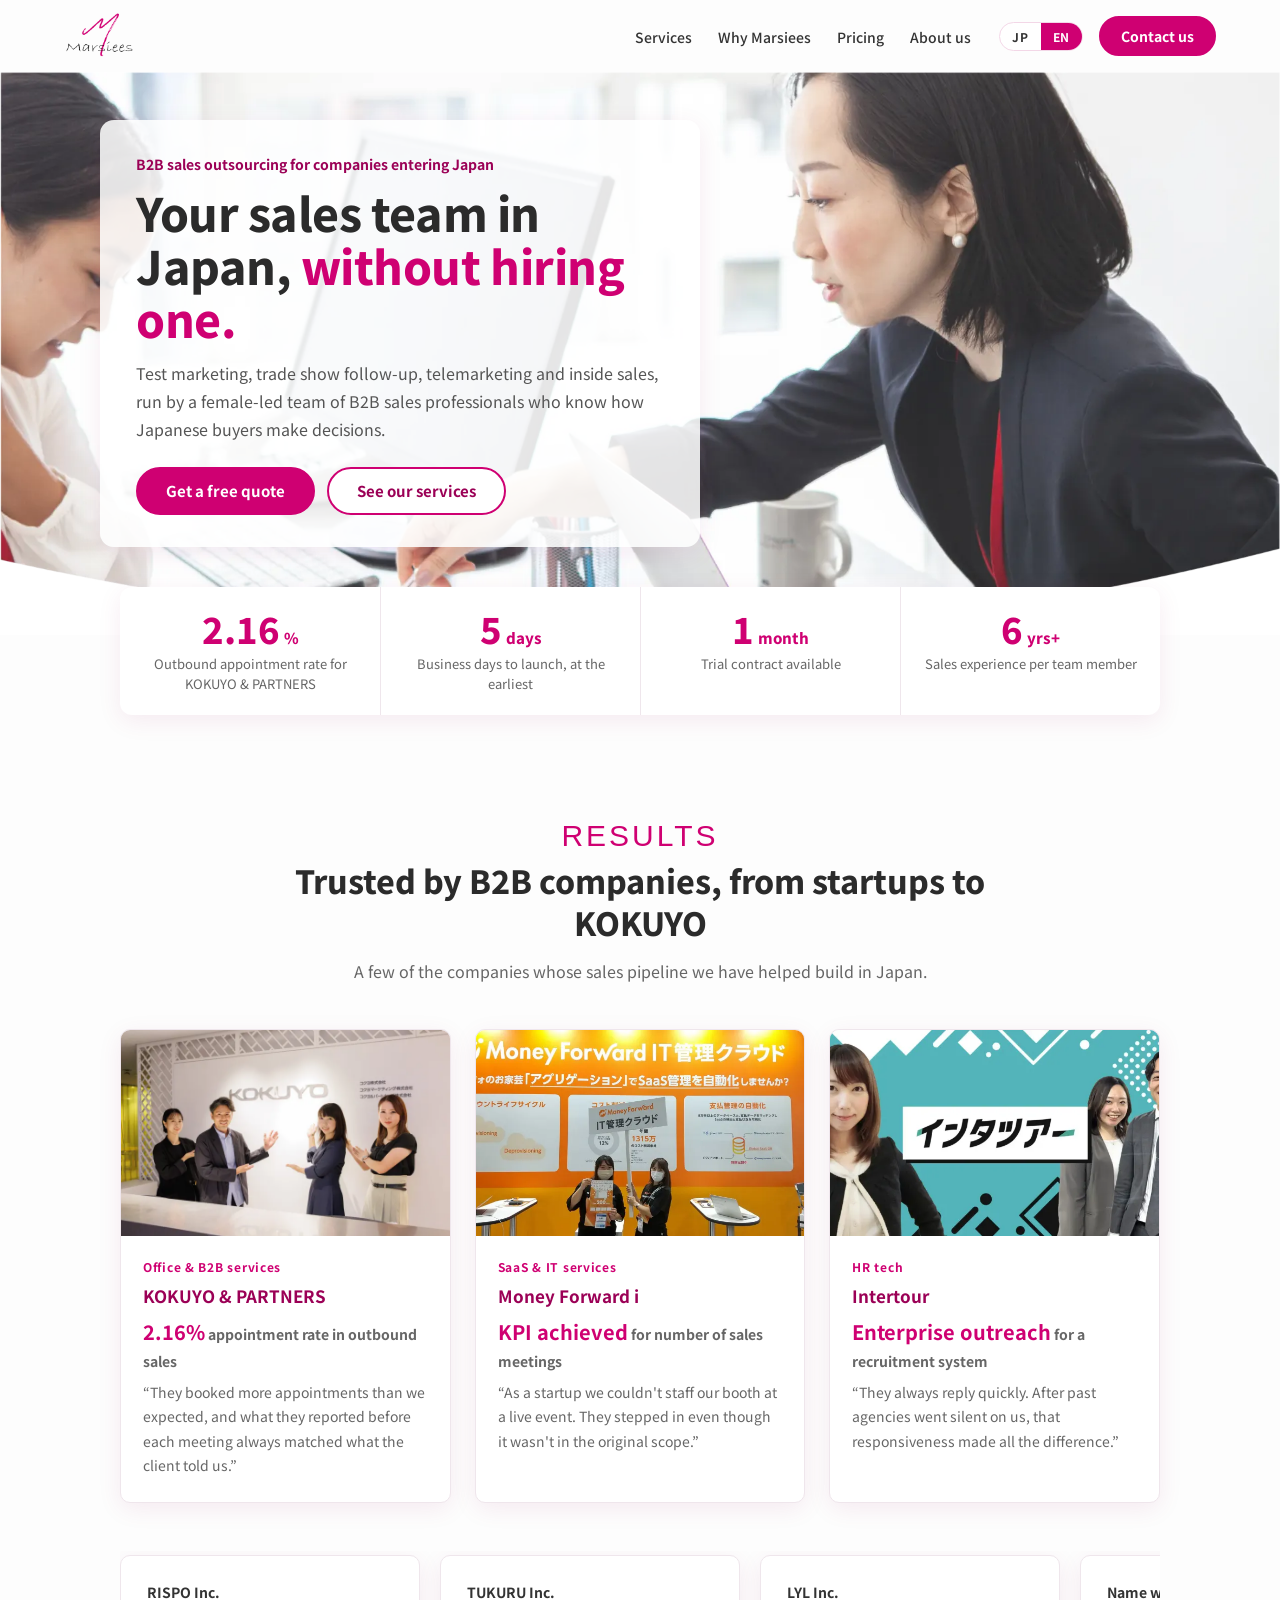
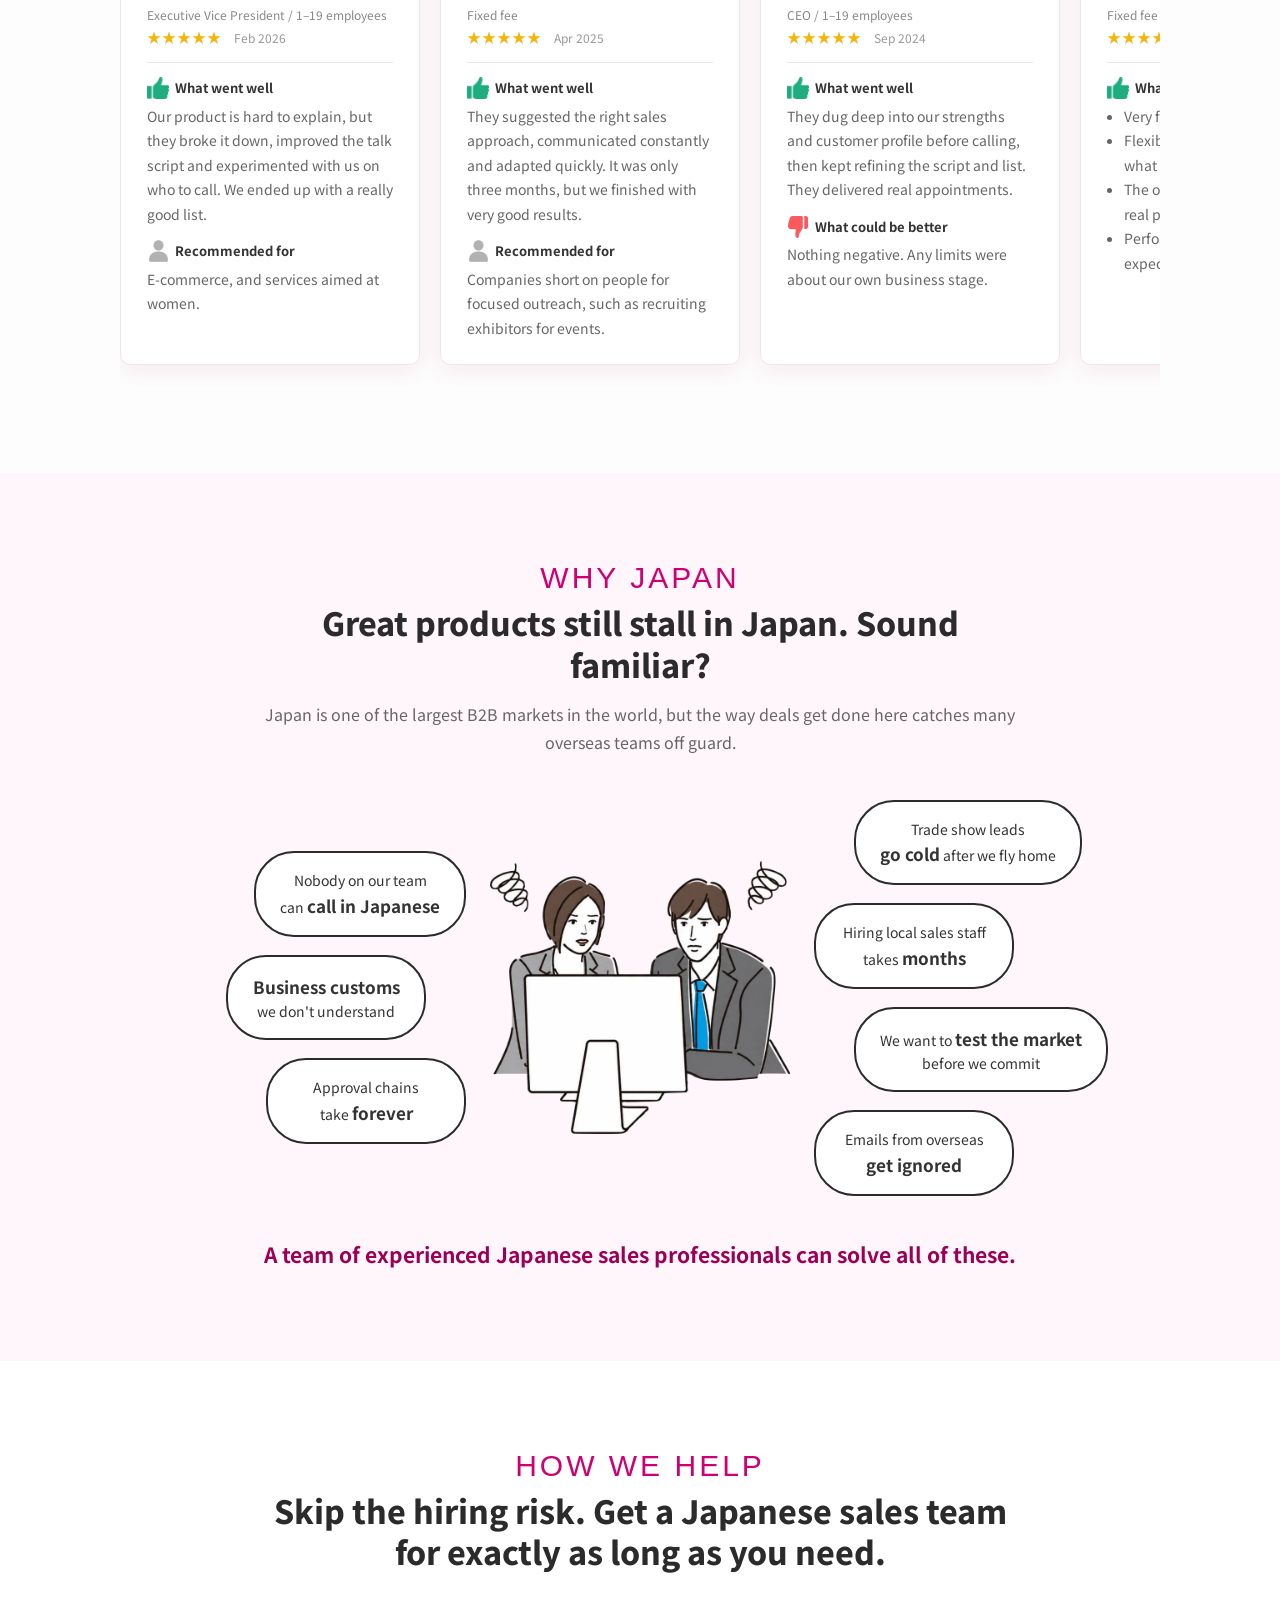
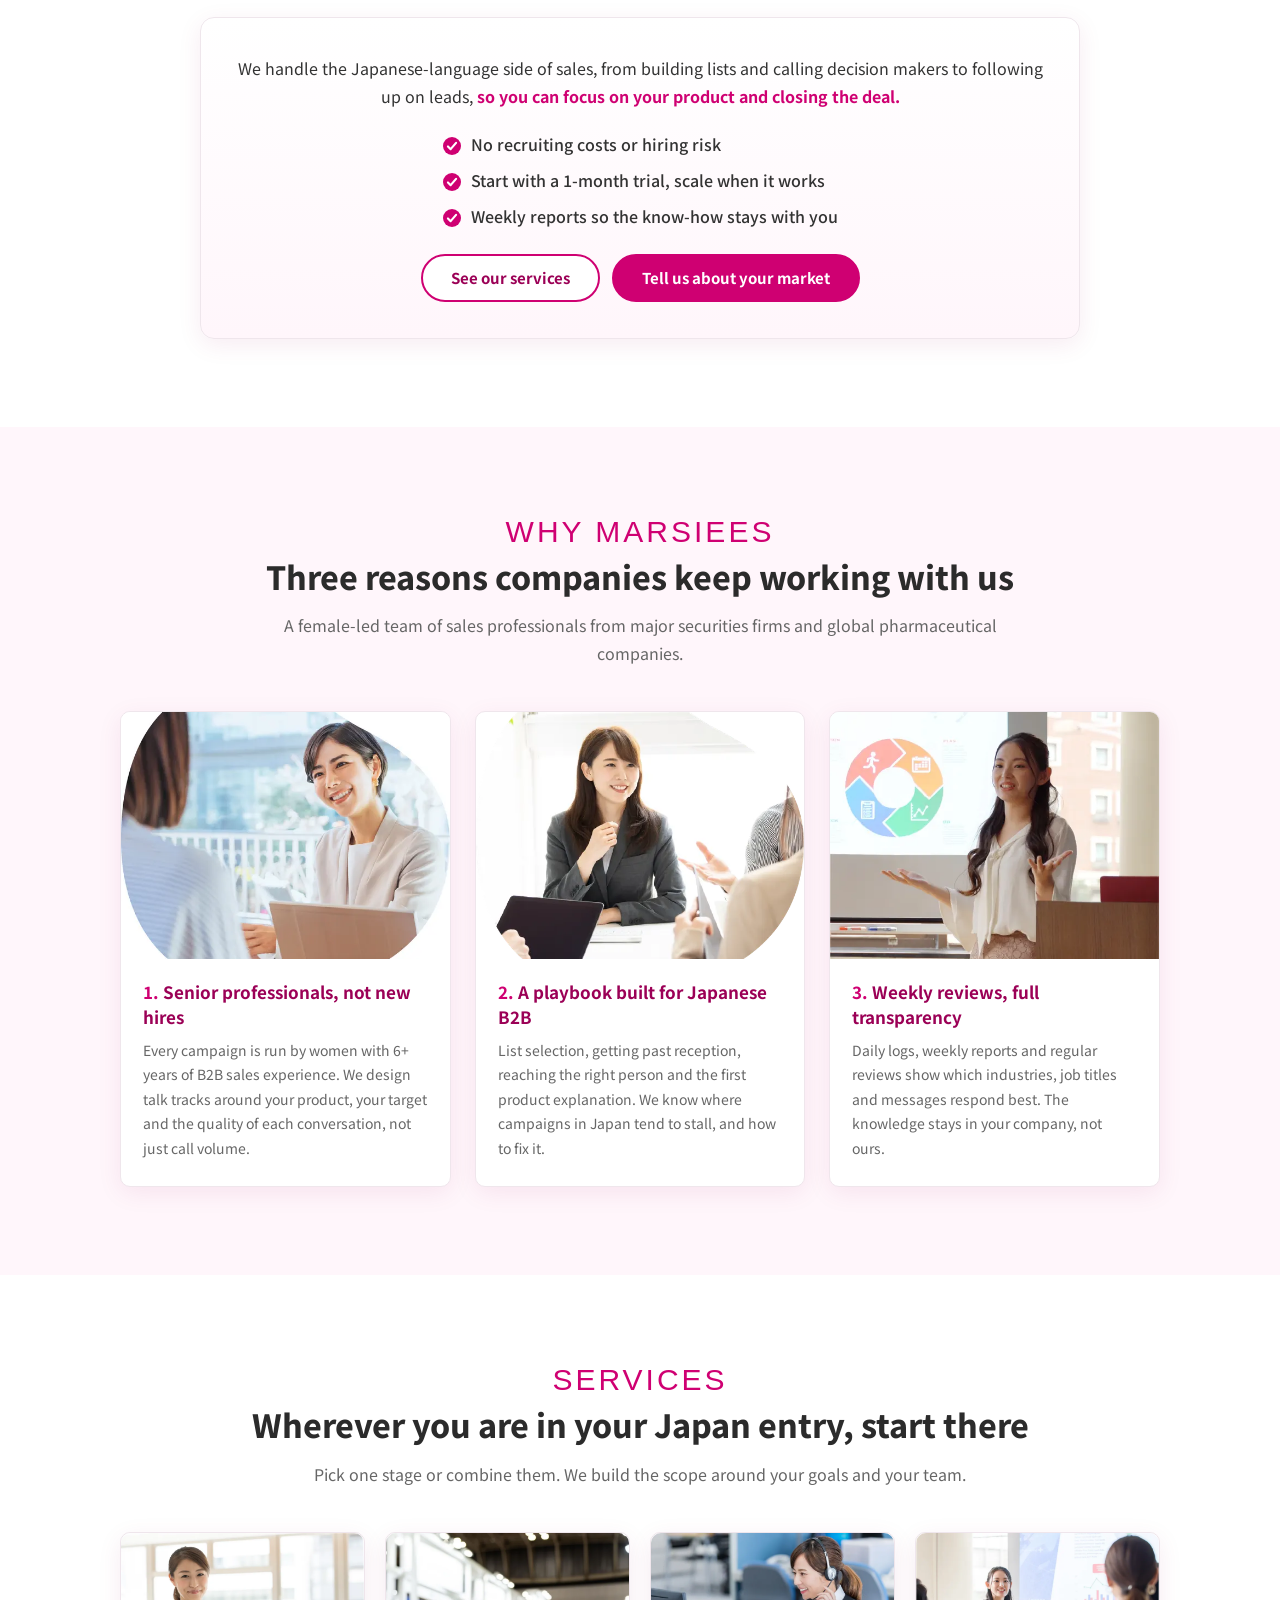
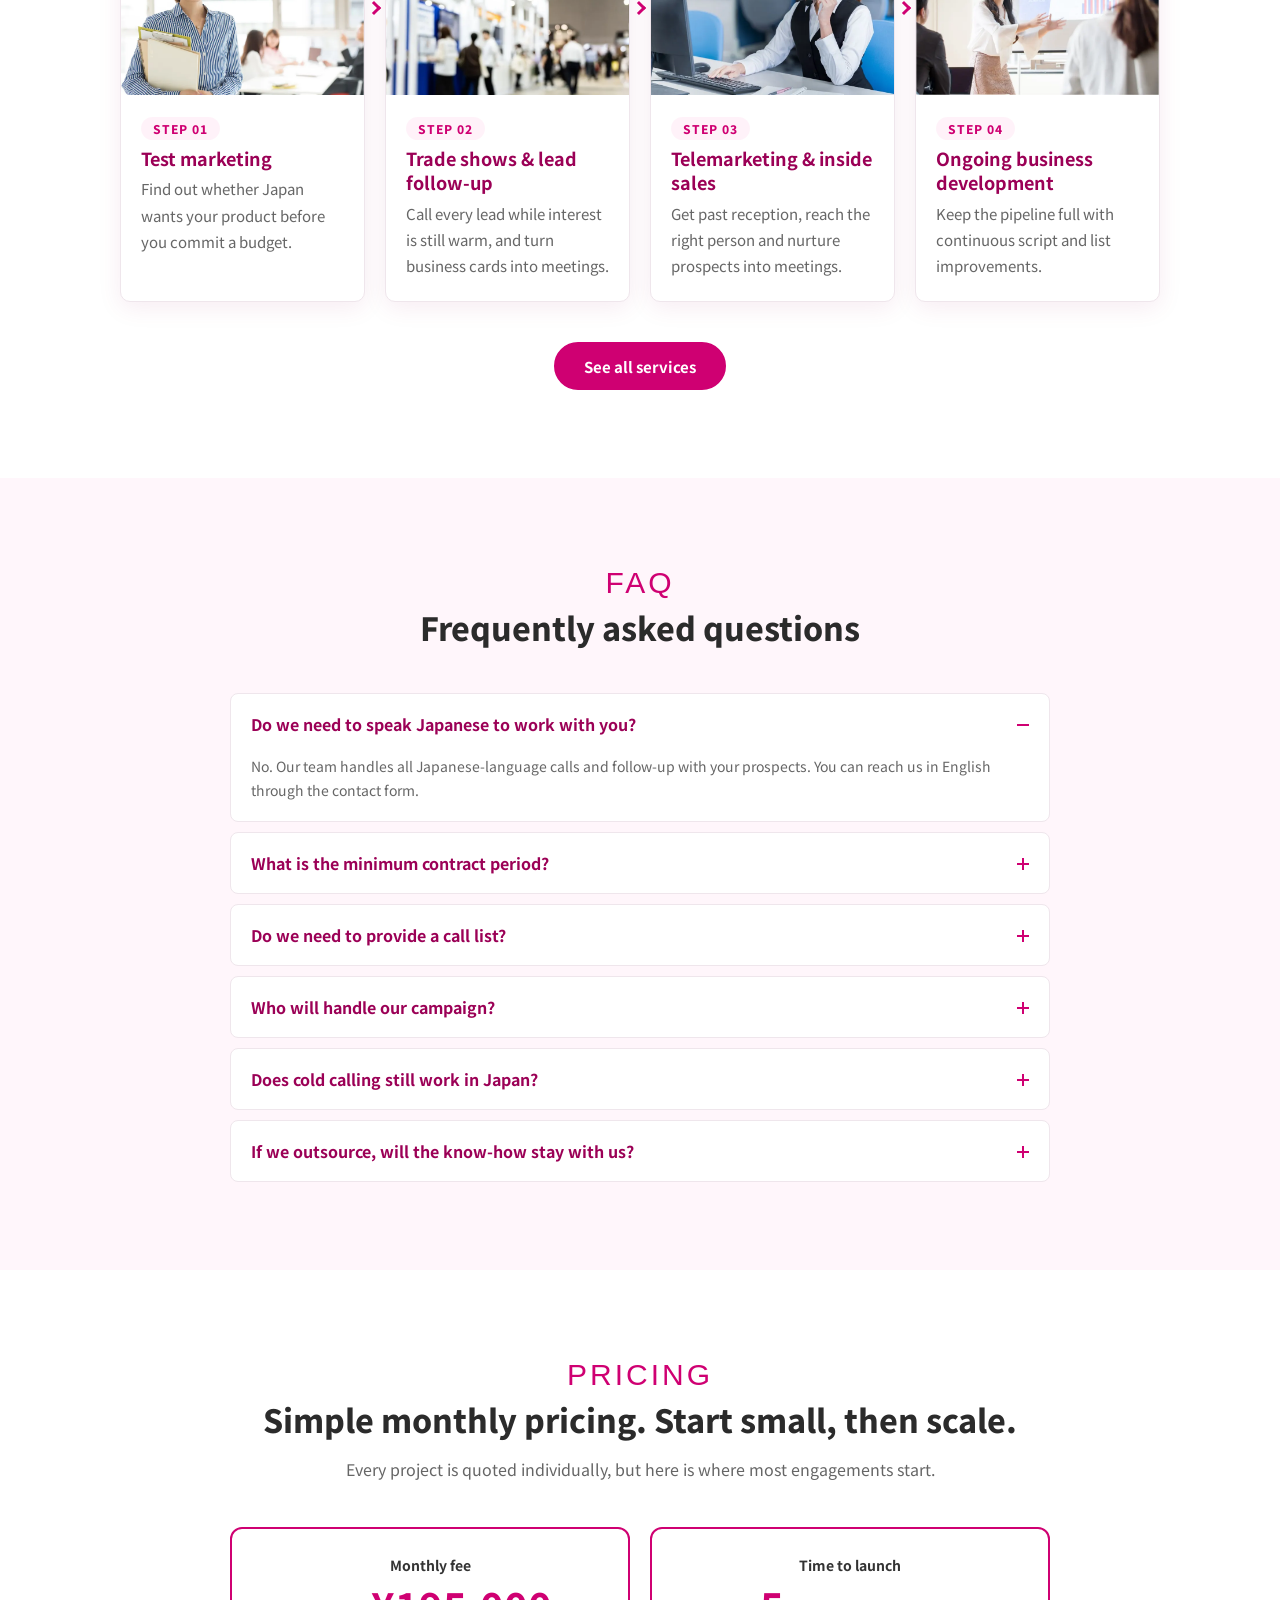
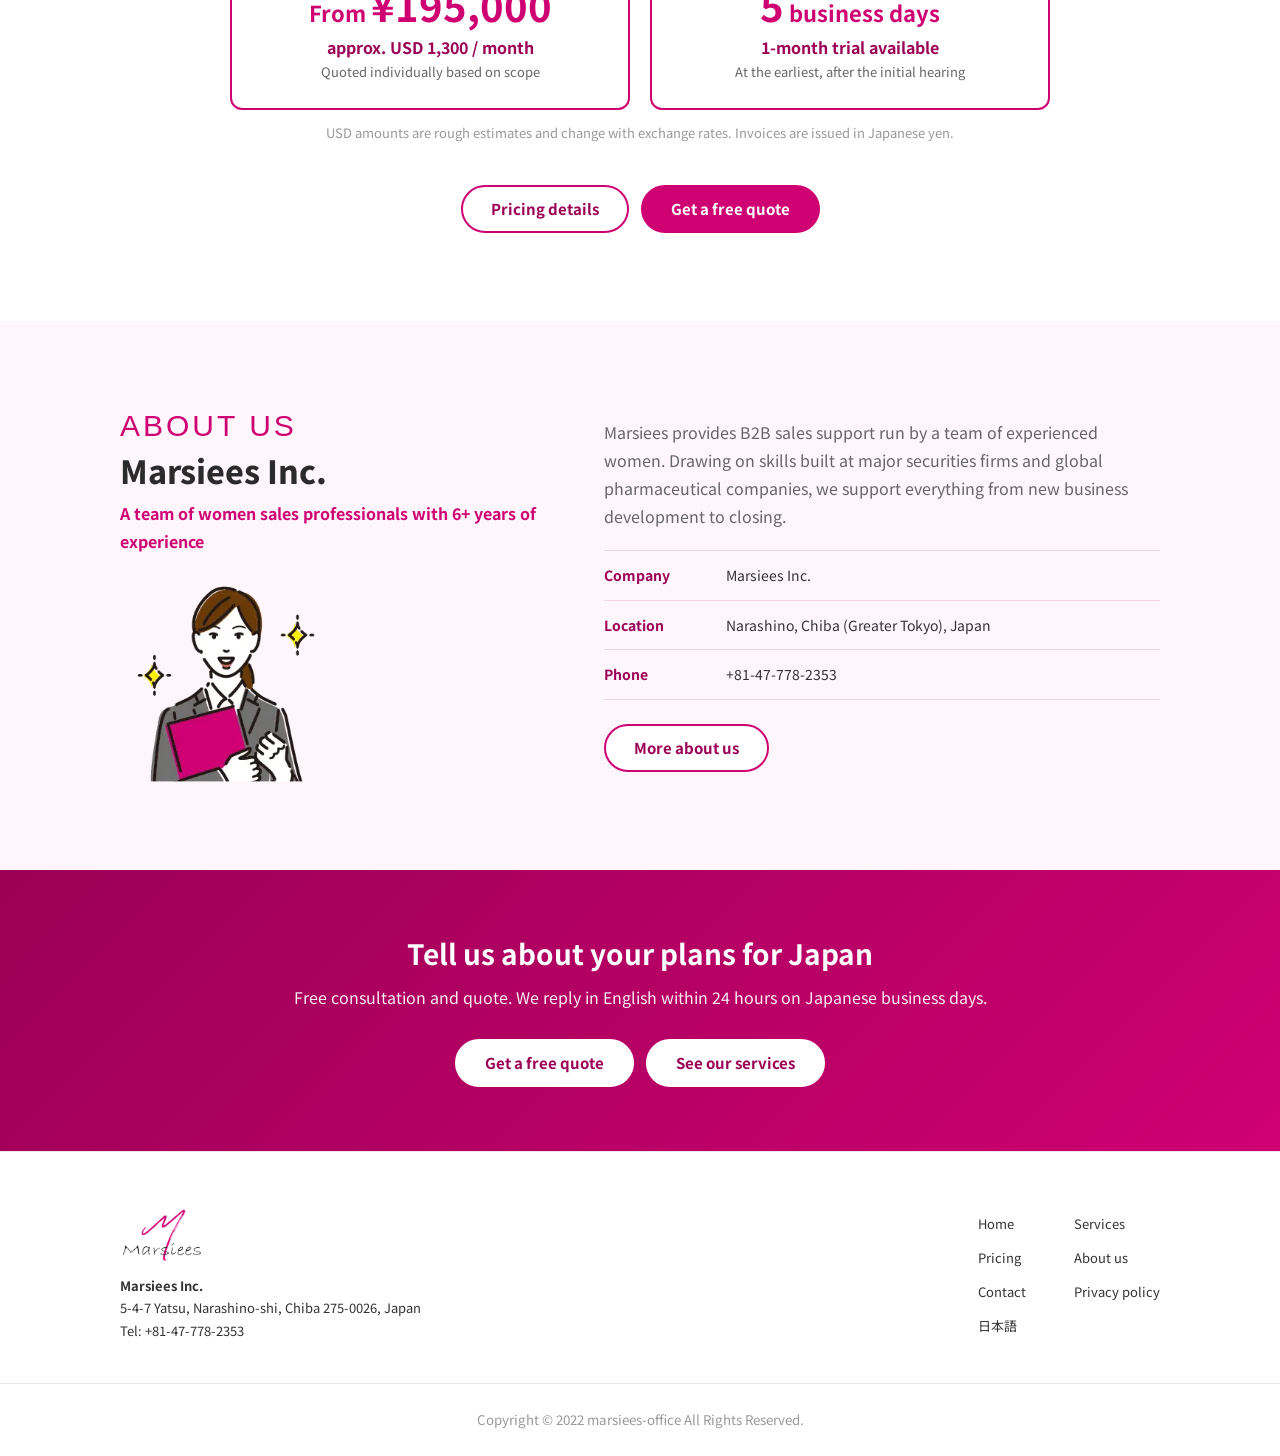
==== commit 5af9be87: "トップページにmeta・hreflang・OGP・構造化データを追加" ====
--- a/en/index.html
+++ b/en/index.html
@@ -4,13 +4,53 @@
 <meta charset="UTF-8">
 <meta name="viewport" content="width=device-width, initial-scale=1">
 <title>Sales Outsourcing in Japan for B2B Companies | Marsiees</title>
+<meta name="description" content="B2B sales outsourcing for companies entering Japan. Test marketing, trade show lead follow-up, telemarketing and inside sales by an experienced female-led team. Start in as little as 5 business days.">
+<link rel="canonical" href="https://marsiees.com/en/">
+<link rel="alternate" hreflang="ja" href="https://marsiees.com/">
+<link rel="alternate" hreflang="en" href="https://marsiees.com/en/">
+<link rel="alternate" hreflang="x-default" href="https://marsiees.com/">
+<meta name="theme-color" content="#cf0072">
+<meta property="og:type" content="website">
+<meta property="og:site_name" content="Marsiees">
+<meta property="og:locale" content="en_US">
+<meta property="og:locale:alternate" content="ja_JP">
+<meta property="og:title" content="Sales Outsourcing in Japan for B2B Companies | Marsiees">
+<meta property="og:description" content="B2B sales outsourcing for companies entering Japan. Test marketing, trade show lead follow-up, telemarketing and inside sales by an experienced female-led team. Start in as little as 5 business days.">
+<meta property="og:url" content="https://marsiees.com/en/">
+<meta property="og:image" content="https://marsiees.com/images/ogp.jpg">
+<meta name="twitter:card" content="summary_large_image">
 <link rel="icon" href="../images/favicon-32.png" sizes="32x32">
 <link rel="icon" href="../images/icon-192.png" sizes="192x192">
 <link rel="apple-touch-icon" href="../images/apple-touch-icon.png">
+<link rel="preload" as="image" href="../images/hero-01.webp" media="(min-width: 769px)">
+<link rel="preload" as="image" href="../images/hero-01-sp.webp" media="(max-width: 768px)">
 <link rel="preconnect" href="https://fonts.googleapis.com">
 <link rel="preconnect" href="https://fonts.gstatic.com" crossorigin>
 <link rel="stylesheet" href="https://fonts.googleapis.com/css2?family=Archivo+Black&family=Noto+Sans+JP:wght@400;500;700;800&display=swap">
 <link rel="stylesheet" href="../css/style.css">
+<script type="application/ld+json">
+{
+  "@context": "https://schema.org",
+  "@type": "ProfessionalService",
+  "telephone": "+81-47-778-2353",
+  "address": {
+    "@type": "PostalAddress",
+    "streetAddress": "5-4-7 Yatsu",
+    "addressLocality": "Narashino-shi",
+    "addressRegion": "Chiba",
+    "postalCode": "275-0026",
+    "addressCountry": "JP"
+  },
+  "logo": "https://marsiees.com/images/logo.png",
+  "image": "https://marsiees.com/images/ogp.jpg",
+  "areaServed": "JP",
+  "priceRange": "JPY 195,000~ / month",
+  "name": "Marsiees Inc.",
+  "alternateName": "マーシーズ株式会社",
+  "url": "https://marsiees.com/en/",
+  "description": "B2B sales outsourcing for companies entering Japan: test marketing, trade show lead follow-up, telemarketing and inside sales."
+}
+</script>
 </head>
 <body>
 <a class="skip" href="#main">Skip to content</a>
--- a/css/style.css
+++ b/css/style.css
@@ -1519,3 +1519,450 @@
   font-size: 13px;
   text-align: center;
 }
+
+.page-hero {
+  padding: calc(var(--header-h) + 56px) 0 52px;
+  background: linear-gradient(160deg, var(--soft-pink), #ffe9f4);
+  text-align: center;
+}
+
+.page-hero h1 {
+  max-width: 820px;
+  margin: 8px auto 0;
+  color: var(--heading);
+  font-size: clamp(26px, 3.4vw, 40px);
+  font-weight: 800;
+  line-height: 1.25;
+}
+
+.page-hero p {
+  max-width: 720px;
+  margin: 16px auto 0;
+  color: var(--text-sub);
+}
+
+.breadcrumb ol {
+  display: flex;
+  flex-wrap: wrap;
+  gap: 6px;
+  padding: 14px 0;
+  font-size: 13px;
+}
+
+.breadcrumb li + li::before {
+  content: "/";
+  margin-right: 6px;
+  color: #bbb;
+}
+
+.breadcrumb a {
+  color: var(--main-dark);
+  text-decoration: none;
+}
+
+.detail {
+  display: grid;
+  grid-template-columns: 1fr 1fr;
+  align-items: center;
+  gap: 48px;
+}
+
+.detail + .detail {
+  margin-top: 72px;
+}
+
+.detail--reverse .detail__img {
+  order: 2;
+}
+
+.detail__img {
+  width: 100%;
+  aspect-ratio: 3 / 2;
+  object-fit: cover;
+  border-radius: 16px;
+  box-shadow: var(--shadow);
+}
+
+.detail h2 {
+  margin-bottom: 12px;
+  color: var(--heading);
+  font-size: clamp(22px, 2.6vw, 28px);
+  font-weight: 800;
+  line-height: 1.3;
+}
+
+.detail__body > p {
+  color: var(--text-sub);
+}
+
+.note-box {
+  margin-top: 32px;
+  padding: 28px 30px;
+  border: 1px dashed #e7bdd5;
+  border-radius: var(--radius);
+  background: var(--white);
+}
+
+.note-box h3 {
+  margin-bottom: 6px;
+  color: var(--heading);
+  font-size: 18px;
+}
+
+.note-box p {
+  color: var(--text-sub);
+}
+
+@media (max-width: 768px) {
+  .page-hero {
+    padding: calc(var(--header-h) + 36px) 0 36px;
+  }
+
+  .detail {
+    grid-template-columns: 1fr;
+    gap: 20px;
+  }
+
+  .detail + .detail {
+    margin-top: 48px;
+  }
+
+  .detail--reverse .detail__img {
+    order: 0;
+  }
+
+  .note-box {
+    padding: 22px 20px;
+  }
+}
+
+.price-boxes--3 {
+  grid-template-columns: repeat(3, 1fr);
+}
+
+.price-boxes--3 .price-box__value strong {
+  font-size: 34px;
+}
+
+.included {
+  margin-top: 56px;
+  padding: 36px 40px;
+  border-radius: 14px;
+  background: var(--soft-pink);
+}
+
+.included__title {
+  margin-bottom: 20px;
+  color: var(--heading);
+  font-size: 22px;
+  font-weight: 800;
+  text-align: center;
+}
+
+.included__list {
+  grid-template-columns: 1fr 1fr;
+  gap: 10px 32px;
+}
+
+.included__note {
+  margin-top: 20px;
+  color: var(--text-sub);
+  font-size: 14px;
+  text-align: center;
+}
+
+.flow--detail li {
+  align-items: flex-start;
+  padding: 18px 20px;
+}
+
+.flow--detail span {
+  margin-top: 2px;
+}
+
+.flow--detail h3 {
+  color: var(--main-dark);
+  font-size: 16px;
+}
+
+.flow--detail p {
+  color: var(--text-sub);
+  font-size: 14px;
+  font-weight: 400;
+}
+
+@media (max-width: 1024px) {
+  .price-boxes--3 {
+    grid-template-columns: 1fr;
+    max-width: 480px;
+    margin: 0 auto;
+  }
+}
+
+@media (max-width: 768px) {
+  .included {
+    padding: 26px 20px;
+  }
+
+  .included__list {
+    grid-template-columns: 1fr;
+  }
+}
+
+.detail__body > p + p {
+  margin-top: 12px;
+}
+
+.values {
+  display: grid;
+  grid-template-columns: repeat(3, 1fr);
+  gap: 20px;
+  margin-top: 56px;
+}
+
+.value {
+  padding: 24px 24px 26px;
+  border-top: 3px solid var(--main);
+  border-radius: 0 0 var(--radius) var(--radius);
+  background: var(--soft-pink);
+}
+
+.value h3 {
+  margin-bottom: 6px;
+  color: var(--main-dark);
+  font-size: 17px;
+}
+
+.value p {
+  color: var(--text-sub);
+  font-size: 15px;
+}
+
+.clients {
+  display: grid;
+  grid-template-columns: repeat(3, 1fr);
+  gap: 14px;
+  max-width: 860px;
+  margin: 0 auto;
+}
+
+.clients li {
+  padding: 18px 12px;
+  border: 1px solid var(--line);
+  border-radius: 8px;
+  background: var(--white);
+  color: var(--heading);
+  font-weight: 700;
+  text-align: center;
+}
+
+.profile {
+  margin-top: 0;
+}
+
+.profile div {
+  grid-template-columns: 140px 1fr;
+  padding: 16px 0;
+  font-size: 15px;
+}
+
+@media (max-width: 768px) {
+  .values {
+    grid-template-columns: 1fr;
+    margin-top: 40px;
+  }
+
+  .clients {
+    grid-template-columns: 1fr 1fr;
+  }
+
+  .profile div {
+    grid-template-columns: 90px 1fr;
+  }
+}
+
+.contact__inner {
+  display: grid;
+  grid-template-columns: 1fr 1.5fr;
+  align-items: start;
+  gap: 48px;
+}
+
+.contact__side h2 {
+  margin-bottom: 16px;
+  color: var(--heading);
+  font-size: 22px;
+  font-weight: 800;
+}
+
+.contact__steps {
+  display: grid;
+  gap: 14px;
+  margin-bottom: 24px;
+  counter-reset: next;
+}
+
+.contact__steps li {
+  position: relative;
+  padding-left: 40px;
+  color: var(--text-sub);
+  font-size: 15px;
+  counter-increment: next;
+}
+
+.contact__steps li::before {
+  content: counter(next);
+  position: absolute;
+  top: 0;
+  left: 0;
+  display: grid;
+  place-items: center;
+  width: 28px;
+  height: 28px;
+  border-radius: 50%;
+  background: var(--main);
+  color: var(--white);
+  font-size: 13px;
+  font-weight: 700;
+}
+
+.contact__steps strong {
+  display: block;
+  color: var(--heading);
+}
+
+.contact__tel {
+  margin-top: 28px;
+  padding-top: 20px;
+  border-top: 1px solid var(--line);
+  font-size: 15px;
+}
+
+.contact__tel a {
+  color: var(--main-dark);
+  font-weight: 700;
+  text-decoration: none;
+}
+
+.contact__tel small {
+  color: #888;
+}
+
+.form {
+  padding: 36px;
+  border: 1px solid var(--line);
+  border-radius: 16px;
+  background: var(--white);
+  box-shadow: var(--shadow);
+}
+
+.form__row {
+  display: grid;
+  grid-template-columns: 1fr 1fr;
+  gap: 16px;
+}
+
+.field {
+  margin-bottom: 18px;
+}
+
+.field label {
+  display: block;
+  margin-bottom: 6px;
+  font-size: 14px;
+  font-weight: 700;
+}
+
+.req {
+  margin-left: 6px;
+  padding: 1px 8px;
+  border-radius: 4px;
+  background: var(--main);
+  color: var(--white);
+  font-size: 11px;
+  vertical-align: 1px;
+}
+
+.field input:not([type="checkbox"]),
+.field select,
+.field textarea {
+  width: 100%;
+  padding: 12px 14px;
+  border: 1px solid #e0d4dc;
+  border-radius: 8px;
+  background: #fcfafb;
+  font-size: 16px;
+  transition: border-color .2s, box-shadow .2s;
+}
+
+.field input:focus,
+.field select:focus,
+.field textarea:focus {
+  border-color: var(--main);
+  outline: none;
+  box-shadow: 0 0 0 3px rgba(207, 0, 114, .12);
+}
+
+.field textarea {
+  resize: vertical;
+}
+
+.field.is-error input,
+.field.is-error select,
+.field.is-error textarea {
+  border-color: #d93636;
+  background: #fff7f7;
+}
+
+.field__error {
+  margin-top: 4px;
+  color: #d93636;
+  font-size: 13px;
+}
+
+.field--check label {
+  display: flex;
+  align-items: center;
+  gap: 10px;
+  font-weight: 500;
+}
+
+.field--check input {
+  width: 18px;
+  height: 18px;
+  accent-color: var(--main);
+}
+
+.field--check a {
+  color: var(--main-dark);
+}
+
+.form__submit {
+  width: 100%;
+  margin-top: 4px;
+}
+
+.form__status {
+  margin-top: 16px;
+  padding: 14px 16px;
+  border-radius: 8px;
+  background: var(--main-thin);
+  color: var(--main-dark);
+  font-size: 14px;
+}
+
+@media (max-width: 768px) {
+  .contact__inner {
+    grid-template-columns: 1fr;
+    gap: 32px;
+  }
+
+  .form {
+    padding: 24px 18px;
+  }
+
+  .form__row {
+    grid-template-columns: 1fr;
+    gap: 0;
+  }
+}
